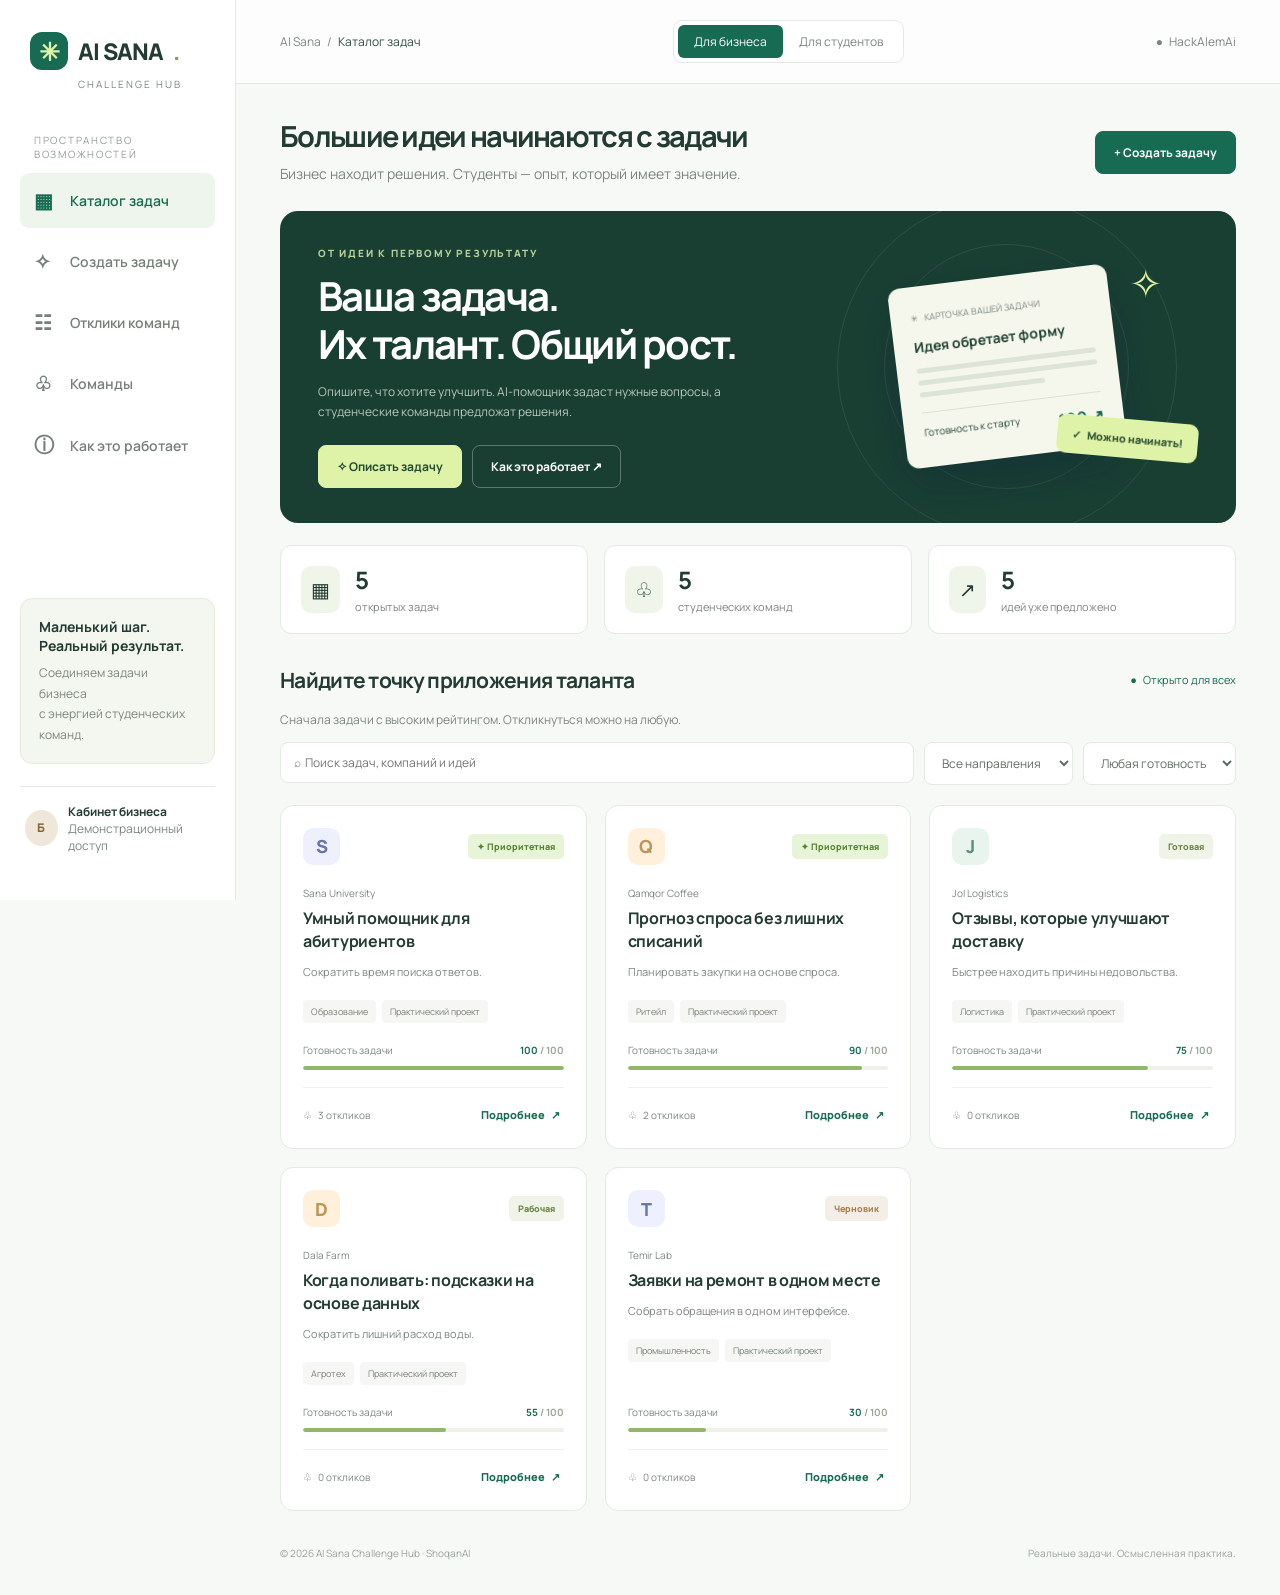
==== index.html @ 8fab5029 "feat: implement AI Sana Challenge Hub MVP Add business task builder with a local AI assistant stub, " ====
<!doctype html>
<html lang="ru"><head><meta charset="utf-8"><meta name="viewport" content="width=device-width, initial-scale=1"><meta name="theme-color" content="#176b52"><meta name="description" content="AI Sana Challenge Hub — реальные задачи бизнеса и студенческие команды. От идеи до первого результата."><title>AI Sana — Challenge Hub</title><link rel="stylesheet" href="styles.css"></head><body><div id="app"></div><div id="toast" role="status" aria-live="polite"></div><script src="domain.js"></script><script src="data.js"></script><script src="app.js"></script></body></html>
---- styles.css ----
@import url('https://fonts.googleapis.com/css2?family=Manrope:wght@400;500;600;700;800&display=swap');
:root{--green:#176b52;--dark:#193d33;--muted:#7b8580;--line:#e4e9e4;--bg:#f7f9f6;--lime:#def3a7}*{box-sizing:border-box}body{margin:0;background:var(--bg);color:#233b32;font:14px Manrope,Segoe UI,sans-serif}button,input,textarea,select{font:inherit}button,a,select{touch-action:manipulation}button{cursor:pointer}button:disabled{opacity:.5;cursor:default}a{color:var(--green)}button:focus-visible,a:focus-visible{outline:3px solid #91b86b;outline-offset:3px}h1,h2,h3,p{margin-top:0}h1{font-size:40px;line-height:1.2;letter-spacing:-1.7px}h2{font-size:24px;letter-spacing:-.7px}h3{font-size:18px;line-height:1.45}p{line-height:1.7}.layout{display:grid;grid-template-columns:236px 1fr;min-height:100vh}.sidebar{padding:32px 20px;background:#fff;border-right:1px solid var(--line);display:flex;flex-direction:column;position:sticky;top:0;height:100vh}.logo{display:flex;align-items:center;gap:10px;font-size:23px;font-weight:800;letter-spacing:-1px;padding:0 10px}.logo-mark{background:var(--green);color:var(--lime);border-radius:12px;width:38px;height:38px;display:grid;place-items:center;font-size:25px}.logo-sub{font-size:10px;letter-spacing:2px;color:var(--muted);margin:7px 0 42px 58px}.nav-label{font-size:10px;letter-spacing:1.7px;color:#929c96;margin:0 14px 12px}.nav{display:grid;gap:6px}.nav button{display:flex;align-items:center;gap:12px;border:0;background:none;text-align:left;padding:14px;border-radius:9px;color:#758078;font-weight:600}.nav button.active{background:#edf5ec;color:var(--green)}.nav-icon{font-size:20px;width:24px}.side-bottom{margin-top:auto}.side-note{padding:18px;background:#f4f7ef;border:1px solid #e7ecd9;border-radius:12px;margin:30px 0 22px}.side-note strong{display:block;margin-bottom:8px}.side-note p{font-size:12px;color:#7c867b;margin:0}.profile{display:flex;align-items:center;gap:10px;padding:14px 5px;border-top:1px solid var(--line)}.avatar{display:grid;place-items:center;width:36px;height:36px;border-radius:50%;background:#eee7da;color:#85673d;font-size:12px;font-weight:800}.small{font-size:12px;color:var(--muted)}.topbar{height:84px;padding:0 44px;display:flex;justify-content:space-between;align-items:center;border-bottom:1px solid var(--line);background:#ffffffa6}.breadcrumb{color:var(--muted);font-size:12px}.breadcrumb span{color:#344d41}.role-switch{display:flex;padding:4px;border:1px solid var(--line);border-radius:9px;background:#fff}.role-switch button{background:transparent;border:0;padding:8px 16px;color:var(--muted);border-radius:6px;font-size:12px}.role-switch button.active{background:var(--green);color:white}.content{max-width:1330px;margin:auto;padding:35px 44px}.eyebrow{font-size:10px;letter-spacing:1.8px;font-weight:800;color:#678d70;margin-bottom:12px}.heading-row{display:flex;justify-content:space-between;align-items:center;gap:20px;margin-bottom:25px}.heading-row h1{font-size:29px;margin-bottom:8px}.heading-row p{color:var(--muted);margin:0}.btn{border:1px solid var(--line);border-radius:8px;padding:12px 18px;background:white;color:#345246;font-weight:700;display:inline-flex;align-items:center;justify-content:center;gap:9px;text-decoration:none;font-size:12px}.btn.primary{background:var(--green);border-color:var(--green);color:#fff}.btn.lime{background:var(--lime);border-color:var(--lime);color:#244931}.btn.ghost{border-color:#ffffff4a;background:transparent;color:#fff}.btn.danger{color:#a55349}.hero{background:#193f32;min-height:265px;border-radius:18px;color:#fff;padding:35px 38px;display:grid;grid-template-columns:1.3fr 1fr;position:relative;overflow:hidden}.hero .eyebrow{color:#b7cf98}.hero h1{max-width:520px;margin-bottom:14px}.hero p{color:#b7c9bd;max-width:420px;font-size:12px;margin-bottom:23px}.hero-art{position:relative;display:flex;align-items:center;justify-content:center}.orbit{position:absolute;width:245px;height:245px;border:1px solid #ffffff16;border-radius:50%}.orbit.two{width:340px;height:340px}.mini-card{transform:rotate(-7deg);background:#f5f7ec;color:#224334;border-radius:12px;padding:20px;width:220px;box-shadow:0 18px 50px #081e3950;z-index:1}.mini-card .small{font-size:9px}.mini-card strong{display:block;margin:12px 0;font-size:14px}.mini-lines span{display:block;height:5px;background:#dce4d6;margin:7px 0;border-radius:5px}.mini-lines span:last-child{width:70%}.mini-score{display:flex;justify-content:space-between;border-top:1px solid #dae1d3;margin-top:15px;padding-top:12px;font-size:10px}.mini-score b{color:var(--green);font-size:16px}.float-tag{position:absolute;right:0;bottom:30px;background:var(--lime);color:#315133;border-radius:9px;padding:12px 15px;font-size:11px;font-weight:800;transform:rotate(5deg);z-index:2}.spark{position:absolute;right:35px;top:9px;font-size:40px;color:var(--lime)}.stats{display:grid;grid-template-columns:repeat(3,1fr);gap:16px;margin:22px 0 32px}.stat{background:#fff;border:1px solid var(--line);border-radius:11px;padding:18px 20px;display:flex;align-items:center;gap:15px}.stat-icon{background:#f0f5e9;padding:10px;border-radius:10px;font-size:20px}.stat strong{font-size:24px;display:block;line-height:1.3}.stat .small{font-size:11px}.section-head{display:flex;justify-content:space-between;align-items:center;margin-bottom:16px}.section-head h2{font-size:21px;margin:0}.live-dot{color:var(--green);font-size:11px}.filters{display:flex;gap:10px;margin-bottom:20px;flex-wrap:wrap}.search{flex:1;min-width:200px}.filters input,.filters select{border:1px solid var(--line);background:#fff;border-radius:8px;padding:11px 13px;color:#5d6e63;font-size:12px;width:100%}.filters select{width:auto;max-width:220px}.cards{display:grid;grid-template-columns:repeat(3,minmax(0,1fr));gap:18px}.task-card{background:#fff;border:1px solid var(--line);border-radius:13px;padding:22px;display:flex;flex-direction:column;transition:transform .2s,box-shadow .2s}.task-card:hover{transform:translateY(-3px);box-shadow:0 10px 25px #203f3009}.card-top{display:flex;align-items:center;justify-content:space-between;gap:8px;margin-bottom:21px}.company-icon{height:37px;width:37px;display:grid;place-items:center;border-radius:10px;font-weight:800;font-size:18px;background:#eef1fd;color:#6874a8}.task-card:nth-child(2n) .company-icon{background:#fff0db;color:#bc9559}.task-card:nth-child(3n) .company-icon{background:#eaf4ee;color:#5b9377}.badge{font-size:9px;font-weight:800;padding:6px 9px;border-radius:5px;background:#f0f4e8;color:#6c8547;white-space:nowrap}.badge.priority{background:#e8f4d8;color:#588333}.badge.draft{background:#f4efe6;color:#a3834b}.company{color:var(--muted);font-size:10px;margin-bottom:7px}.task-card h3{font-size:16px;letter-spacing:-.3px;margin-bottom:10px}.task-card p{font-size:11px;color:var(--muted);margin-bottom:18px}.tags{display:flex;gap:6px;flex-wrap:wrap;margin-bottom:20px}.tag{font-size:9px;background:#f6f7f4;color:#778176;border-radius:4px;padding:5px 8px}.card-bottom{margin-top:auto}.score-line{display:flex;justify-content:space-between;font-size:10px;color:var(--muted)}.score-line strong{color:var(--green)}.bar{height:4px;border-radius:5px;background:#edf1e8;margin:9px 0 17px;overflow:hidden}.bar i{display:block;height:100%;background:#91b76a;border-radius:5px}.card-action{display:flex;justify-content:space-between;align-items:center;border-top:1px solid #eff1eb;padding-top:15px}.card-action span{font-size:10px;color:var(--muted)}.text-btn{border:0;background:none;color:var(--green);padding:4px;font-size:11px;font-weight:800}.footer{display:flex;justify-content:space-between;margin-top:35px;color:#9aa399;font-size:10px}.panel{background:#fff;border:1px solid var(--line);border-radius:14px;padding:26px;margin-bottom:20px}.two-col{display:grid;grid-template-columns:minmax(0,1fr) 315px;gap:24px;align-items:start}.sticky{position:sticky;top:24px}.form-grid{display:grid;grid-template-columns:1fr 1fr;gap:16px}.field{display:block;margin-bottom:17px;font-size:12px;font-weight:700}.field input,.field textarea,.field select{display:block;width:100%;margin-top:8px;border:1px solid #dce4db;border-radius:8px;padding:12px;background:#fcfdfb;color:#244332;outline:none}.field input:focus,.field textarea:focus,.field select:focus{border-color:var(--green);box-shadow:0 0 0 3px #176b5210}.field textarea{min-height:91px;resize:vertical;line-height:1.6}.field small{font-weight:400;color:var(--muted);display:block;margin-top:6px;line-height:1.6}.steps{display:flex;gap:8px;margin-bottom:26px}.step{flex:1;border-top:3px solid #dce4d8;padding-top:10px;font-size:11px;color:var(--muted)}.step.active{border-color:var(--green);color:var(--green);font-weight:800}.assistant-note{border-radius:10px;background:#eff6e9;padding:17px;margin-bottom:22px;color:#55704a;font-size:12px;line-height:1.7}.big-score{font-size:54px;letter-spacing:-3px;line-height:1.3}.big-score small{font-size:18px;color:#99a78e;letter-spacing:0}.rating-row{padding:11px 0;border-bottom:1px solid var(--line);display:flex;justify-content:space-between;font-size:11px;gap:8px}.rating-row b{white-space:nowrap;color:var(--green)}.rating-row.missing b{color:#a7af9f}.check{display:flex;align-items:start;gap:10px;font-size:12px;line-height:1.7;margin:20px 0}.check input{accent-color:var(--green);margin-top:4px}.actions{display:flex;gap:10px;flex-wrap:wrap}.empty{text-align:center;padding:50px 20px;background:#fff;border:1px dashed var(--line);border-radius:12px;grid-column:1/-1}.empty p{color:var(--muted)}.detail-title{font-size:32px!important}.detail-item{margin-bottom:22px}.detail-item h3{font-size:12px;color:#7c8b7f;margin-bottom:6px}.detail-item p{font-size:13px;white-space:pre-wrap;overflow-wrap:anywhere}.proposal{border:1px solid var(--line);border-radius:12px;padding:22px;margin-top:15px}.proposal h3{margin:0}.proposal p{font-size:12px;white-space:pre-wrap}.proposal .section-head{margin-bottom:15px}.notice{padding:12px 16px;border-radius:8px;background:#fff6e4;color:#876d3c;font-size:12px;margin-bottom:20px}.team-grid{display:grid;grid-template-columns:repeat(2,1fr);gap:20px}.team-card{margin:0}.team-card .avatar{width:48px;height:48px;background:#edf4e5;margin-bottom:18px}.team-card h3{margin-bottom:8px}.mono{font:11px Consolas,monospace;white-space:pre-wrap;overflow-wrap:anywhere;background:#f4f6f0;padding:15px;border-radius:8px}details{margin-top:20px;font-size:12px}summary{cursor:pointer;color:var(--green);font-weight:700}#toast{position:fixed;bottom:25px;left:50%;transform:translateX(-50%);background:#1e4538;color:#fff;padding:14px 24px;border-radius:10px;box-shadow:0 8px 30px #0002;z-index:20;display:none;max-width:90%;font-size:12px}#toast.show{display:block}.recommend{border-left:3px solid #8eb364;padding-left:10px;color:#688452;font-size:11px;margin-bottom:16px}.full{grid-column:1/-1}@media(min-width:1500px){.content{padding-top:45px}.hero{min-height:300px}}@media(max-width:1150px){.layout{grid-template-columns:200px 1fr}.content{padding:28px}.topbar{padding:0 28px}.cards{grid-template-columns:repeat(2,1fr)}.two-col{grid-template-columns:1fr 270px}.hero h1{font-size:32px}.hero-art{transform:scale(.85)}}@media(max-width:800px){.layout{display:block}.sidebar{height:auto;position:static;padding:15px}.logo-sub,.nav-label,.side-bottom{display:none}.nav{display:flex;overflow:auto;margin-top:15px}.nav button{white-space:nowrap;padding:10px}.logo{font-size:20px}.topbar{height:65px;padding:0 18px}.content{padding:24px 18px}.two-col{display:block}.sticky{position:static}.hero{grid-template-columns:1fr;padding:26px}.hero-art{display:none}.hero h1{font-size:32px}.stats{gap:8px}.stat{padding:13px 10px;gap:7px}.stat-icon{display:none}.stat strong{font-size:22px}.stat .small{font-size:9px}.heading-row{align-items:start}.heading-row h1{font-size:24px}.heading-row .btn{padding:10px;white-space:nowrap}.cards,.team-grid{grid-template-columns:1fr 1fr}.form-grid{grid-template-columns:1fr}.breadcrumb{display:none}.topbar{justify-content:space-between}.footer{gap:10px}.panel{padding:20px}}@media(max-width:500px){.cards,.team-grid{grid-template-columns:1fr}.nav-icon{display:none}.nav button{font-size:11px}.heading-row{flex-wrap:wrap}.filters select{max-width:100%;flex:1}.role-switch button{padding:7px 12px}.detail-title{font-size:25px!important}}
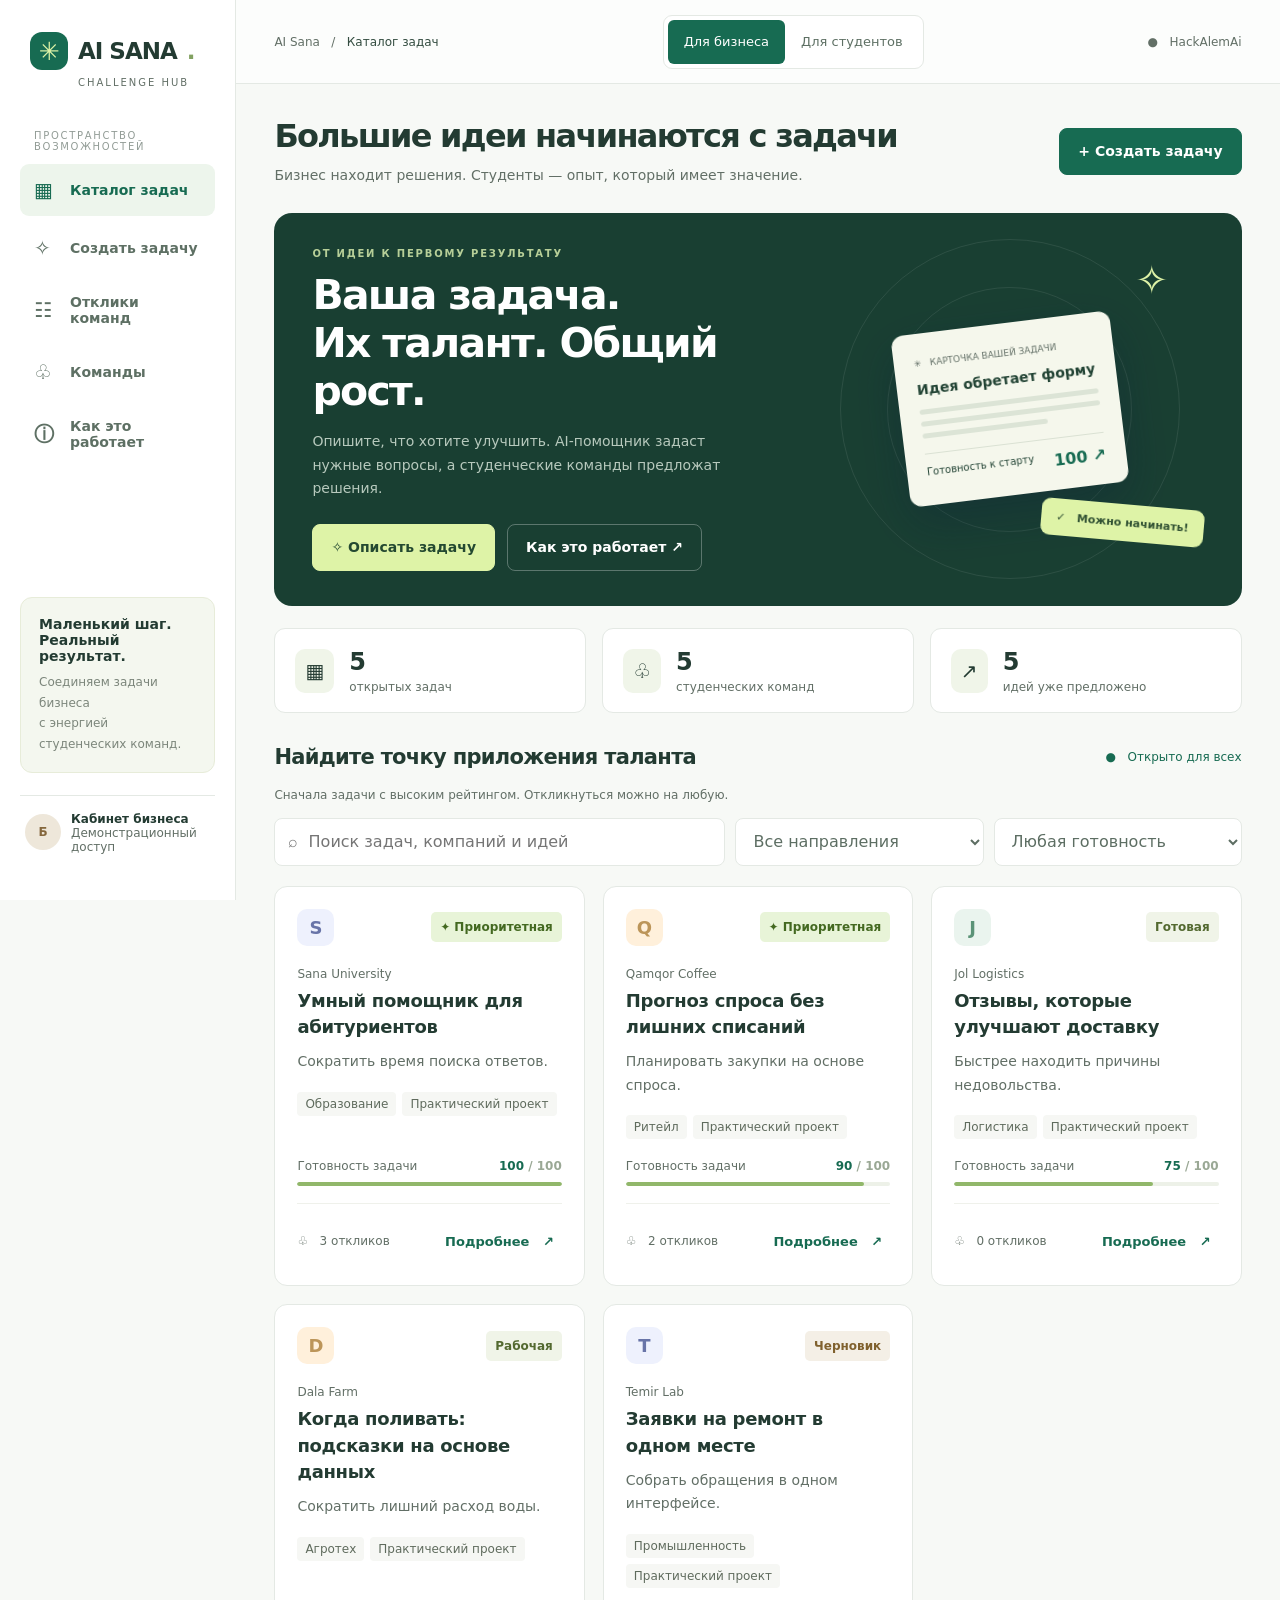
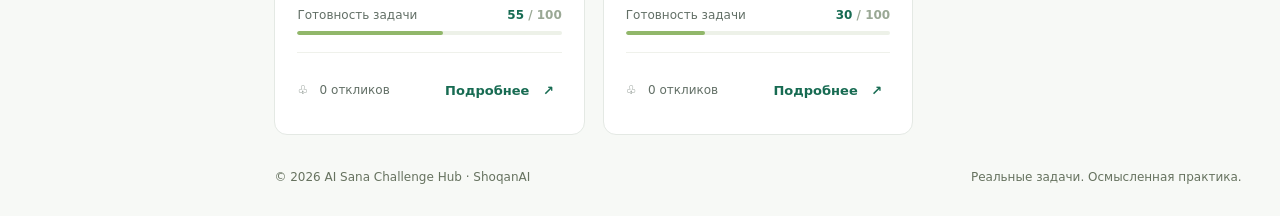
==== commit 8267899b: "feat: improve responsive layouts and mobile accessibility Adapt navigation, cards, filters, and form" ====
--- a/index.html
+++ b/index.html
@@ -1,2 +1,21 @@
 <!doctype html>
-<html lang="ru"><head><meta charset="utf-8"><meta name="viewport" content="width=device-width, initial-scale=1"><meta name="theme-color" content="#176b52"><meta name="description" content="AI Sana Challenge Hub — реальные задачи бизнеса и студенческие команды. От идеи до первого результата."><title>AI Sana — Challenge Hub</title><link rel="stylesheet" href="styles.css"></head><body><div id="app"></div><div id="toast" role="status" aria-live="polite"></div><script src="domain.js"></script><script src="data.js"></script><script src="app.js"></script></body></html>
+<html lang="ru">
+<head>
+  <meta charset="utf-8">
+  <meta name="viewport" content="width=device-width, initial-scale=1, viewport-fit=cover">
+  <meta name="theme-color" content="#176b52">
+  <meta name="description" content="AI Sana Challenge Hub — реальные задачи бизнеса и студенческие команды. От идеи до первого результата.">
+  <title>AI Sana — Challenge Hub</title>
+  <link rel="stylesheet" href="styles.css">
+  <link rel="stylesheet" href="responsive.css">
+  <script src="domain.js" defer></script>
+  <script src="data.js" defer></script>
+  <script src="app.js" defer></script>
+</head>
+<body>
+  <a class="skip-link" href="#main-content">Перейти к содержимому</a>
+  <div id="app"></div>
+  <div id="toast" role="status" aria-live="polite" aria-atomic="true"></div>
+  <noscript>Для работы конструктора и каталога включите JavaScript в настройках браузера.</noscript>
+</body>
+</html>
--- a/styles.css
+++ b/styles.css
@@ -1,2 +1,804 @@
-@import url('https://fonts.googleapis.com/css2?family=Manrope:wght@400;500;600;700;800&display=swap');
-:root{--green:#176b52;--dark:#193d33;--muted:#7b8580;--line:#e4e9e4;--bg:#f7f9f6;--lime:#def3a7}*{box-sizing:border-box}body{margin:0;background:var(--bg);color:#233b32;font:14px Manrope,Segoe UI,sans-serif}button,input,textarea,select{font:inherit}button,a,select{touch-action:manipulation}button{cursor:pointer}button:disabled{opacity:.5;cursor:default}a{color:var(--green)}button:focus-visible,a:focus-visible{outline:3px solid #91b86b;outline-offset:3px}h1,h2,h3,p{margin-top:0}h1{font-size:40px;line-height:1.2;letter-spacing:-1.7px}h2{font-size:24px;letter-spacing:-.7px}h3{font-size:18px;line-height:1.45}p{line-height:1.7}.layout{display:grid;grid-template-columns:236px 1fr;min-height:100vh}.sidebar{padding:32px 20px;background:#fff;border-right:1px solid var(--line);display:flex;flex-direction:column;position:sticky;top:0;height:100vh}.logo{display:flex;align-items:center;gap:10px;font-size:23px;font-weight:800;letter-spacing:-1px;padding:0 10px}.logo-mark{background:var(--green);color:var(--lime);border-radius:12px;width:38px;height:38px;display:grid;place-items:center;font-size:25px}.logo-sub{font-size:10px;letter-spacing:2px;color:var(--muted);margin:7px 0 42px 58px}.nav-label{font-size:10px;letter-spacing:1.7px;color:#929c96;margin:0 14px 12px}.nav{display:grid;gap:6px}.nav button{display:flex;align-items:center;gap:12px;border:0;background:none;text-align:left;padding:14px;border-radius:9px;color:#758078;font-weight:600}.nav button.active{background:#edf5ec;color:var(--green)}.nav-icon{font-size:20px;width:24px}.side-bottom{margin-top:auto}.side-note{padding:18px;background:#f4f7ef;border:1px solid #e7ecd9;border-radius:12px;margin:30px 0 22px}.side-note strong{display:block;margin-bottom:8px}.side-note p{font-size:12px;color:#7c867b;margin:0}.profile{display:flex;align-items:center;gap:10px;padding:14px 5px;border-top:1px solid var(--line)}.avatar{display:grid;place-items:center;width:36px;height:36px;border-radius:50%;background:#eee7da;color:#85673d;font-size:12px;font-weight:800}.small{font-size:12px;color:var(--muted)}.topbar{height:84px;padding:0 44px;display:flex;justify-content:space-between;align-items:center;border-bottom:1px solid var(--line);background:#ffffffa6}.breadcrumb{color:var(--muted);font-size:12px}.breadcrumb span{color:#344d41}.role-switch{display:flex;padding:4px;border:1px solid var(--line);border-radius:9px;background:#fff}.role-switch button{background:transparent;border:0;padding:8px 16px;color:var(--muted);border-radius:6px;font-size:12px}.role-switch button.active{background:var(--green);color:white}.content{max-width:1330px;margin:auto;padding:35px 44px}.eyebrow{font-size:10px;letter-spacing:1.8px;font-weight:800;color:#678d70;margin-bottom:12px}.heading-row{display:flex;justify-content:space-between;align-items:center;gap:20px;margin-bottom:25px}.heading-row h1{font-size:29px;margin-bottom:8px}.heading-row p{color:var(--muted);margin:0}.btn{border:1px solid var(--line);border-radius:8px;padding:12px 18px;background:white;color:#345246;font-weight:700;display:inline-flex;align-items:center;justify-content:center;gap:9px;text-decoration:none;font-size:12px}.btn.primary{background:var(--green);border-color:var(--green);color:#fff}.btn.lime{background:var(--lime);border-color:var(--lime);color:#244931}.btn.ghost{border-color:#ffffff4a;background:transparent;color:#fff}.btn.danger{color:#a55349}.hero{background:#193f32;min-height:265px;border-radius:18px;color:#fff;padding:35px 38px;display:grid;grid-template-columns:1.3fr 1fr;position:relative;overflow:hidden}.hero .eyebrow{color:#b7cf98}.hero h1{max-width:520px;margin-bottom:14px}.hero p{color:#b7c9bd;max-width:420px;font-size:12px;margin-bottom:23px}.hero-art{position:relative;display:flex;align-items:center;justify-content:center}.orbit{position:absolute;width:245px;height:245px;border:1px solid #ffffff16;border-radius:50%}.orbit.two{width:340px;height:340px}.mini-card{transform:rotate(-7deg);background:#f5f7ec;color:#224334;border-radius:12px;padding:20px;width:220px;box-shadow:0 18px 50px #081e3950;z-index:1}.mini-card .small{font-size:9px}.mini-card strong{display:block;margin:12px 0;font-size:14px}.mini-lines span{display:block;height:5px;background:#dce4d6;margin:7px 0;border-radius:5px}.mini-lines span:last-child{width:70%}.mini-score{display:flex;justify-content:space-between;border-top:1px solid #dae1d3;margin-top:15px;padding-top:12px;font-size:10px}.mini-score b{color:var(--green);font-size:16px}.float-tag{position:absolute;right:0;bottom:30px;background:var(--lime);color:#315133;border-radius:9px;padding:12px 15px;font-size:11px;font-weight:800;transform:rotate(5deg);z-index:2}.spark{position:absolute;right:35px;top:9px;font-size:40px;color:var(--lime)}.stats{display:grid;grid-template-columns:repeat(3,1fr);gap:16px;margin:22px 0 32px}.stat{background:#fff;border:1px solid var(--line);border-radius:11px;padding:18px 20px;display:flex;align-items:center;gap:15px}.stat-icon{background:#f0f5e9;padding:10px;border-radius:10px;font-size:20px}.stat strong{font-size:24px;display:block;line-height:1.3}.stat .small{font-size:11px}.section-head{display:flex;justify-content:space-between;align-items:center;margin-bottom:16px}.section-head h2{font-size:21px;margin:0}.live-dot{color:var(--green);font-size:11px}.filters{display:flex;gap:10px;margin-bottom:20px;flex-wrap:wrap}.search{flex:1;min-width:200px}.filters input,.filters select{border:1px solid var(--line);background:#fff;border-radius:8px;padding:11px 13px;color:#5d6e63;font-size:12px;width:100%}.filters select{width:auto;max-width:220px}.cards{display:grid;grid-template-columns:repeat(3,minmax(0,1fr));gap:18px}.task-card{background:#fff;border:1px solid var(--line);border-radius:13px;padding:22px;display:flex;flex-direction:column;transition:transform .2s,box-shadow .2s}.task-card:hover{transform:translateY(-3px);box-shadow:0 10px 25px #203f3009}.card-top{display:flex;align-items:center;justify-content:space-between;gap:8px;margin-bottom:21px}.company-icon{height:37px;width:37px;display:grid;place-items:center;border-radius:10px;font-weight:800;font-size:18px;background:#eef1fd;color:#6874a8}.task-card:nth-child(2n) .company-icon{background:#fff0db;color:#bc9559}.task-card:nth-child(3n) .company-icon{background:#eaf4ee;color:#5b9377}.badge{font-size:9px;font-weight:800;padding:6px 9px;border-radius:5px;background:#f0f4e8;color:#6c8547;white-space:nowrap}.badge.priority{background:#e8f4d8;color:#588333}.badge.draft{background:#f4efe6;color:#a3834b}.company{color:var(--muted);font-size:10px;margin-bottom:7px}.task-card h3{font-size:16px;letter-spacing:-.3px;margin-bottom:10px}.task-card p{font-size:11px;color:var(--muted);margin-bottom:18px}.tags{display:flex;gap:6px;flex-wrap:wrap;margin-bottom:20px}.tag{font-size:9px;background:#f6f7f4;color:#778176;border-radius:4px;padding:5px 8px}.card-bottom{margin-top:auto}.score-line{display:flex;justify-content:space-between;font-size:10px;color:var(--muted)}.score-line strong{color:var(--green)}.bar{height:4px;border-radius:5px;background:#edf1e8;margin:9px 0 17px;overflow:hidden}.bar i{display:block;height:100%;background:#91b76a;border-radius:5px}.card-action{display:flex;justify-content:space-between;align-items:center;border-top:1px solid #eff1eb;padding-top:15px}.card-action span{font-size:10px;color:var(--muted)}.text-btn{border:0;background:none;color:var(--green);padding:4px;font-size:11px;font-weight:800}.footer{display:flex;justify-content:space-between;margin-top:35px;color:#9aa399;font-size:10px}.panel{background:#fff;border:1px solid var(--line);border-radius:14px;padding:26px;margin-bottom:20px}.two-col{display:grid;grid-template-columns:minmax(0,1fr) 315px;gap:24px;align-items:start}.sticky{position:sticky;top:24px}.form-grid{display:grid;grid-template-columns:1fr 1fr;gap:16px}.field{display:block;margin-bottom:17px;font-size:12px;font-weight:700}.field input,.field textarea,.field select{display:block;width:100%;margin-top:8px;border:1px solid #dce4db;border-radius:8px;padding:12px;background:#fcfdfb;color:#244332;outline:none}.field input:focus,.field textarea:focus,.field select:focus{border-color:var(--green);box-shadow:0 0 0 3px #176b5210}.field textarea{min-height:91px;resize:vertical;line-height:1.6}.field small{font-weight:400;color:var(--muted);display:block;margin-top:6px;line-height:1.6}.steps{display:flex;gap:8px;margin-bottom:26px}.step{flex:1;border-top:3px solid #dce4d8;padding-top:10px;font-size:11px;color:var(--muted)}.step.active{border-color:var(--green);color:var(--green);font-weight:800}.assistant-note{border-radius:10px;background:#eff6e9;padding:17px;margin-bottom:22px;color:#55704a;font-size:12px;line-height:1.7}.big-score{font-size:54px;letter-spacing:-3px;line-height:1.3}.big-score small{font-size:18px;color:#99a78e;letter-spacing:0}.rating-row{padding:11px 0;border-bottom:1px solid var(--line);display:flex;justify-content:space-between;font-size:11px;gap:8px}.rating-row b{white-space:nowrap;color:var(--green)}.rating-row.missing b{color:#a7af9f}.check{display:flex;align-items:start;gap:10px;font-size:12px;line-height:1.7;margin:20px 0}.check input{accent-color:var(--green);margin-top:4px}.actions{display:flex;gap:10px;flex-wrap:wrap}.empty{text-align:center;padding:50px 20px;background:#fff;border:1px dashed var(--line);border-radius:12px;grid-column:1/-1}.empty p{color:var(--muted)}.detail-title{font-size:32px!important}.detail-item{margin-bottom:22px}.detail-item h3{font-size:12px;color:#7c8b7f;margin-bottom:6px}.detail-item p{font-size:13px;white-space:pre-wrap;overflow-wrap:anywhere}.proposal{border:1px solid var(--line);border-radius:12px;padding:22px;margin-top:15px}.proposal h3{margin:0}.proposal p{font-size:12px;white-space:pre-wrap}.proposal .section-head{margin-bottom:15px}.notice{padding:12px 16px;border-radius:8px;background:#fff6e4;color:#876d3c;font-size:12px;margin-bottom:20px}.team-grid{display:grid;grid-template-columns:repeat(2,1fr);gap:20px}.team-card{margin:0}.team-card .avatar{width:48px;height:48px;background:#edf4e5;margin-bottom:18px}.team-card h3{margin-bottom:8px}.mono{font:11px Consolas,monospace;white-space:pre-wrap;overflow-wrap:anywhere;background:#f4f6f0;padding:15px;border-radius:8px}details{margin-top:20px;font-size:12px}summary{cursor:pointer;color:var(--green);font-weight:700}#toast{position:fixed;bottom:25px;left:50%;transform:translateX(-50%);background:#1e4538;color:#fff;padding:14px 24px;border-radius:10px;box-shadow:0 8px 30px #0002;z-index:20;display:none;max-width:90%;font-size:12px}#toast.show{display:block}.recommend{border-left:3px solid #8eb364;padding-left:10px;color:#688452;font-size:11px;margin-bottom:16px}.full{grid-column:1/-1}@media(min-width:1500px){.content{padding-top:45px}.hero{min-height:300px}}@media(max-width:1150px){.layout{grid-template-columns:200px 1fr}.content{padding:28px}.topbar{padding:0 28px}.cards{grid-template-columns:repeat(2,1fr)}.two-col{grid-template-columns:1fr 270px}.hero h1{font-size:32px}.hero-art{transform:scale(.85)}}@media(max-width:800px){.layout{display:block}.sidebar{height:auto;position:static;padding:15px}.logo-sub,.nav-label,.side-bottom{display:none}.nav{display:flex;overflow:auto;margin-top:15px}.nav button{white-space:nowrap;padding:10px}.logo{font-size:20px}.topbar{height:65px;padding:0 18px}.content{padding:24px 18px}.two-col{display:block}.sticky{position:static}.hero{grid-template-columns:1fr;padding:26px}.hero-art{display:none}.hero h1{font-size:32px}.stats{gap:8px}.stat{padding:13px 10px;gap:7px}.stat-icon{display:none}.stat strong{font-size:22px}.stat .small{font-size:9px}.heading-row{align-items:start}.heading-row h1{font-size:24px}.heading-row .btn{padding:10px;white-space:nowrap}.cards,.team-grid{grid-template-columns:1fr 1fr}.form-grid{grid-template-columns:1fr}.breadcrumb{display:none}.topbar{justify-content:space-between}.footer{gap:10px}.panel{padding:20px}}@media(max-width:500px){.cards,.team-grid{grid-template-columns:1fr}.nav-icon{display:none}.nav button{font-size:11px}.heading-row{flex-wrap:wrap}.filters select{max-width:100%;flex:1}.role-switch button{padding:7px 12px}.detail-title{font-size:25px!important}}
+:root {
+  --green:#176b52;
+  --dark:#193d33;
+  --muted:#7b8580;
+  --line:#e4e9e4;
+  --bg:#f7f9f6;
+  --lime:#def3a7
+}
+* {
+  box-sizing:border-box
+}
+body {
+  margin:0;
+  background:var(--bg);
+  color:#233b32;
+  font:14px "Segoe UI",system-ui,-apple-system,BlinkMacSystemFont,Arial,sans-serif
+}
+button,input,textarea,select {
+  font:inherit
+}
+button,a,select {
+  touch-action:manipulation
+}
+button {
+  cursor:pointer
+}
+button:disabled {
+  opacity:.5;
+  cursor:default
+}
+a {
+  color:var(--green)
+}
+button:focus-visible,a:focus-visible {
+  outline:3px solid #91b86b;
+  outline-offset:3px
+}
+h1,h2,h3,p {
+  margin-top:0
+}
+h1 {
+  font-size:40px;
+  line-height:1.2;
+  letter-spacing:-1.7px
+}
+h2 {
+  font-size:24px;
+  letter-spacing:-.7px
+}
+h3 {
+  font-size:18px;
+  line-height:1.45
+}
+p {
+  line-height:1.7
+}
+.layout {
+  display:grid;
+  grid-template-columns:236px 1fr;
+  min-height:100vh
+}
+.sidebar {
+  padding:32px 20px;
+  background:#fff;
+  border-right:1px solid var(--line);
+  display:flex;
+  flex-direction:column;
+  position:sticky;
+  top:0;
+  height:100vh
+}
+.logo {
+  display:flex;
+  align-items:center;
+  gap:10px;
+  font-size:23px;
+  font-weight:800;
+  letter-spacing:-1px;
+  padding:0 10px
+}
+.logo-mark {
+  background:var(--green);
+  color:var(--lime);
+  border-radius:12px;
+  width:38px;
+  height:38px;
+  display:grid;
+  place-items:center;
+  font-size:25px
+}
+.logo-sub {
+  font-size:10px;
+  letter-spacing:2px;
+  color:var(--muted);
+  margin:7px 0 42px 58px
+}
+.nav-label {
+  font-size:10px;
+  letter-spacing:1.7px;
+  color:#929c96;
+  margin:0 14px 12px
+}
+.nav {
+  display:grid;
+  gap:6px
+}
+.nav button {
+  display:flex;
+  align-items:center;
+  gap:12px;
+  border:0;
+  background:none;
+  text-align:left;
+  padding:14px;
+  border-radius:9px;
+  color:#758078;
+  font-weight:600
+}
+.nav button.active {
+  background:#edf5ec;
+  color:var(--green)
+}
+.nav-icon {
+  font-size:20px;
+  width:24px
+}
+.side-bottom {
+  margin-top:auto
+}
+.side-note {
+  padding:18px;
+  background:#f4f7ef;
+  border:1px solid #e7ecd9;
+  border-radius:12px;
+  margin:30px 0 22px
+}
+.side-note strong {
+  display:block;
+  margin-bottom:8px
+}
+.side-note p {
+  font-size:12px;
+  color:#7c867b;
+  margin:0
+}
+.profile {
+  display:flex;
+  align-items:center;
+  gap:10px;
+  padding:14px 5px;
+  border-top:1px solid var(--line)
+}
+.avatar {
+  display:grid;
+  place-items:center;
+  width:36px;
+  height:36px;
+  border-radius:50%;
+  background:#eee7da;
+  color:#85673d;
+  font-size:12px;
+  font-weight:800
+}
+.small {
+  font-size:12px;
+  color:var(--muted)
+}
+.topbar {
+  height:84px;
+  padding:0 44px;
+  display:flex;
+  justify-content:space-between;
+  align-items:center;
+  border-bottom:1px solid var(--line);
+  background:#ffffffa6
+}
+.breadcrumb {
+  color:var(--muted);
+  font-size:12px
+}
+.breadcrumb span {
+  color:#344d41
+}
+.role-switch {
+  display:flex;
+  padding:4px;
+  border:1px solid var(--line);
+  border-radius:9px;
+  background:#fff
+}
+.role-switch button {
+  background:transparent;
+  border:0;
+  padding:8px 16px;
+  color:var(--muted);
+  border-radius:6px;
+  font-size:12px
+}
+.role-switch button.active {
+  background:var(--green);
+  color:white
+}
+.content {
+  max-width:1330px;
+  margin:auto;
+  padding:35px 44px
+}
+.eyebrow {
+  font-size:10px;
+  letter-spacing:1.8px;
+  font-weight:800;
+  color:#678d70;
+  margin-bottom:12px
+}
+.heading-row {
+  display:flex;
+  justify-content:space-between;
+  align-items:center;
+  gap:20px;
+  margin-bottom:25px
+}
+.heading-row h1 {
+  font-size:29px;
+  margin-bottom:8px
+}
+.heading-row p {
+  color:var(--muted);
+  margin:0
+}
+.btn {
+  border:1px solid var(--line);
+  border-radius:8px;
+  padding:12px 18px;
+  background:white;
+  color:#345246;
+  font-weight:700;
+  display:inline-flex;
+  align-items:center;
+  justify-content:center;
+  gap:9px;
+  text-decoration:none;
+  font-size:12px
+}
+.btn.primary {
+  background:var(--green);
+  border-color:var(--green);
+  color:#fff
+}
+.btn.lime {
+  background:var(--lime);
+  border-color:var(--lime);
+  color:#244931
+}
+.btn.ghost {
+  border-color:#ffffff4a;
+  background:transparent;
+  color:#fff
+}
+.btn.danger {
+  color:#a55349
+}
+.hero {
+  background:#193f32;
+  min-height:265px;
+  border-radius:18px;
+  color:#fff;
+  padding:35px 38px;
+  display:grid;
+  grid-template-columns:1.3fr 1fr;
+  position:relative;
+  overflow:hidden
+}
+.hero .eyebrow {
+  color:#b7cf98
+}
+.hero h1 {
+  max-width:520px;
+  margin-bottom:14px
+}
+.hero p {
+  color:#b7c9bd;
+  max-width:420px;
+  font-size:12px;
+  margin-bottom:23px
+}
+.hero-art {
+  position:relative;
+  display:flex;
+  align-items:center;
+  justify-content:center
+}
+.orbit {
+  position:absolute;
+  width:245px;
+  height:245px;
+  border:1px solid #ffffff16;
+  border-radius:50%
+}
+.orbit.two {
+  width:340px;
+  height:340px
+}
+.mini-card {
+  transform:rotate(-7deg);
+  background:#f5f7ec;
+  color:#224334;
+  border-radius:12px;
+  padding:20px;
+  width:220px;
+  box-shadow:0 18px 50px #081e3950;
+  z-index:1
+}
+.mini-card .small {
+  font-size:9px
+}
+.mini-card strong {
+  display:block;
+  margin:12px 0;
+  font-size:14px
+}
+.mini-lines span {
+  display:block;
+  height:5px;
+  background:#dce4d6;
+  margin:7px 0;
+  border-radius:5px
+}
+.mini-lines span:last-child {
+  width:70%
+}
+.mini-score {
+  display:flex;
+  justify-content:space-between;
+  border-top:1px solid #dae1d3;
+  margin-top:15px;
+  padding-top:12px;
+  font-size:10px
+}
+.mini-score b {
+  color:var(--green);
+  font-size:16px
+}
+.float-tag {
+  position:absolute;
+  right:0;
+  bottom:30px;
+  background:var(--lime);
+  color:#315133;
+  border-radius:9px;
+  padding:12px 15px;
+  font-size:11px;
+  font-weight:800;
+  transform:rotate(5deg);
+  z-index:2
+}
+.spark {
+  position:absolute;
+  right:35px;
+  top:9px;
+  font-size:40px;
+  color:var(--lime)
+}
+.stats {
+  display:grid;
+  grid-template-columns:repeat(3,1fr);
+  gap:16px;
+  margin:22px 0 32px
+}
+.stat {
+  background:#fff;
+  border:1px solid var(--line);
+  border-radius:11px;
+  padding:18px 20px;
+  display:flex;
+  align-items:center;
+  gap:15px
+}
+.stat-icon {
+  background:#f0f5e9;
+  padding:10px;
+  border-radius:10px;
+  font-size:20px
+}
+.stat strong {
+  font-size:24px;
+  display:block;
+  line-height:1.3
+}
+.stat .small {
+  font-size:11px
+}
+.section-head {
+  display:flex;
+  justify-content:space-between;
+  align-items:center;
+  margin-bottom:16px
+}
+.section-head h2 {
+  font-size:21px;
+  margin:0
+}
+.live-dot {
+  color:var(--green);
+  font-size:11px
+}
+.filters {
+  display:flex;
+  gap:10px;
+  margin-bottom:20px;
+  flex-wrap:wrap
+}
+.search {
+  flex:1;
+  min-width:200px
+}
+.filters input,.filters select {
+  border:1px solid var(--line);
+  background:#fff;
+  border-radius:8px;
+  padding:11px 13px;
+  color:#5d6e63;
+  font-size:12px;
+  width:100%
+}
+.filters select {
+  width:auto;
+  max-width:220px
+}
+.cards {
+  display:grid;
+  grid-template-columns:repeat(3,minmax(0,1fr));
+  gap:18px
+}
+.task-card {
+  background:#fff;
+  border:1px solid var(--line);
+  border-radius:13px;
+  padding:22px;
+  display:flex;
+  flex-direction:column;
+  transition:transform .2s,box-shadow .2s
+}
+.task-card:hover {
+  transform:translateY(-3px);
+  box-shadow:0 10px 25px #203f3009
+}
+.card-top {
+  display:flex;
+  align-items:center;
+  justify-content:space-between;
+  gap:8px;
+  margin-bottom:21px
+}
+.company-icon {
+  height:37px;
+  width:37px;
+  display:grid;
+  place-items:center;
+  border-radius:10px;
+  font-weight:800;
+  font-size:18px;
+  background:#eef1fd;
+  color:#6874a8
+}
+.task-card:nth-child(2n) .company-icon {
+  background:#fff0db;
+  color:#bc9559
+}
+.task-card:nth-child(3n) .company-icon {
+  background:#eaf4ee;
+  color:#5b9377
+}
+.badge {
+  font-size:9px;
+  font-weight:800;
+  padding:6px 9px;
+  border-radius:5px;
+  background:#f0f4e8;
+  color:#6c8547;
+  white-space:nowrap
+}
+.badge.priority {
+  background:#e8f4d8;
+  color:#588333
+}
+.badge.draft {
+  background:#f4efe6;
+  color:#a3834b
+}
+.company {
+  color:var(--muted);
+  font-size:10px;
+  margin-bottom:7px
+}
+.task-card h3 {
+  font-size:16px;
+  letter-spacing:-.3px;
+  margin-bottom:10px
+}
+.task-card p {
+  font-size:11px;
+  color:var(--muted);
+  margin-bottom:18px
+}
+.tags {
+  display:flex;
+  gap:6px;
+  flex-wrap:wrap;
+  margin-bottom:20px
+}
+.tag {
+  font-size:9px;
+  background:#f6f7f4;
+  color:#778176;
+  border-radius:4px;
+  padding:5px 8px
+}
+.card-bottom {
+  margin-top:auto
+}
+.score-line {
+  display:flex;
+  justify-content:space-between;
+  font-size:10px;
+  color:var(--muted)
+}
+.score-line strong {
+  color:var(--green)
+}
+.bar {
+  height:4px;
+  border-radius:5px;
+  background:#edf1e8;
+  margin:9px 0 17px;
+  overflow:hidden
+}
+.bar i {
+  display:block;
+  height:100%;
+  background:#91b76a;
+  border-radius:5px
+}
+.card-action {
+  display:flex;
+  justify-content:space-between;
+  align-items:center;
+  border-top:1px solid #eff1eb;
+  padding-top:15px
+}
+.card-action span {
+  font-size:10px;
+  color:var(--muted)
+}
+.text-btn {
+  border:0;
+  background:none;
+  color:var(--green);
+  padding:4px;
+  font-size:11px;
+  font-weight:800
+}
+.footer {
+  display:flex;
+  justify-content:space-between;
+  margin-top:35px;
+  color:#9aa399;
+  font-size:10px
+}
+.panel {
+  background:#fff;
+  border:1px solid var(--line);
+  border-radius:14px;
+  padding:26px;
+  margin-bottom:20px
+}
+.two-col {
+  display:grid;
+  grid-template-columns:minmax(0,1fr) 315px;
+  gap:24px;
+  align-items:start
+}
+.sticky {
+  position:sticky;
+  top:24px
+}
+.form-grid {
+  display:grid;
+  grid-template-columns:1fr 1fr;
+  gap:16px
+}
+.field {
+  display:block;
+  margin-bottom:17px;
+  font-size:12px;
+  font-weight:700
+}
+.field input,.field textarea,.field select {
+  display:block;
+  width:100%;
+  margin-top:8px;
+  border:1px solid #dce4db;
+  border-radius:8px;
+  padding:12px;
+  background:#fcfdfb;
+  color:#244332;
+  outline:none
+}
+.field input:focus,.field textarea:focus,.field select:focus {
+  border-color:var(--green);
+  box-shadow:0 0 0 3px #176b5210
+}
+.field textarea {
+  min-height:91px;
+  resize:vertical;
+  line-height:1.6
+}
+.field small {
+  font-weight:400;
+  color:var(--muted);
+  display:block;
+  margin-top:6px;
+  line-height:1.6
+}
+.steps {
+  display:flex;
+  gap:8px;
+  margin-bottom:26px
+}
+.step {
+  flex:1;
+  border-top:3px solid #dce4d8;
+  padding-top:10px;
+  font-size:11px;
+  color:var(--muted)
+}
+.step.active {
+  border-color:var(--green);
+  color:var(--green);
+  font-weight:800
+}
+.assistant-note {
+  border-radius:10px;
+  background:#eff6e9;
+  padding:17px;
+  margin-bottom:22px;
+  color:#55704a;
+  font-size:12px;
+  line-height:1.7
+}
+.big-score {
+  font-size:54px;
+  letter-spacing:-3px;
+  line-height:1.3
+}
+.big-score small {
+  font-size:18px;
+  color:#99a78e;
+  letter-spacing:0
+}
+.rating-row {
+  padding:11px 0;
+  border-bottom:1px solid var(--line);
+  display:flex;
+  justify-content:space-between;
+  font-size:11px;
+  gap:8px
+}
+.rating-row b {
+  white-space:nowrap;
+  color:var(--green)
+}
+.rating-row.missing b {
+  color:#a7af9f
+}
+.check {
+  display:flex;
+  align-items:start;
+  gap:10px;
+  font-size:12px;
+  line-height:1.7;
+  margin:20px 0
+}
+.check input {
+  accent-color:var(--green);
+  margin-top:4px
+}
+.actions {
+  display:flex;
+  gap:10px;
+  flex-wrap:wrap
+}
+.empty {
+  text-align:center;
+  padding:50px 20px;
+  background:#fff;
+  border:1px dashed var(--line);
+  border-radius:12px;
+  grid-column:1/-1
+}
+.empty p {
+  color:var(--muted)
+}
+.detail-title {
+  font-size:32px!important
+}
+.detail-item {
+  margin-bottom:22px
+}
+.detail-item h3 {
+  font-size:12px;
+  color:#7c8b7f;
+  margin-bottom:6px
+}
+.detail-item p {
+  font-size:13px;
+  white-space:pre-wrap;
+  overflow-wrap:anywhere
+}
+.proposal {
+  border:1px solid var(--line);
+  border-radius:12px;
+  padding:22px;
+  margin-top:15px
+}
+.proposal h3 {
+  margin:0
+}
+.proposal p {
+  font-size:12px;
+  white-space:pre-wrap
+}
+.proposal .section-head {
+  margin-bottom:15px
+}
+.notice {
+  padding:12px 16px;
+  border-radius:8px;
+  background:#fff6e4;
+  color:#876d3c;
+  font-size:12px;
+  margin-bottom:20px
+}
+.team-grid {
+  display:grid;
+  grid-template-columns:repeat(2,1fr);
+  gap:20px
+}
+.team-card {
+  margin:0
+}
+.team-card .avatar {
+  width:48px;
+  height:48px;
+  background:#edf4e5;
+  margin-bottom:18px
+}
+.team-card h3 {
+  margin-bottom:8px
+}
+.mono {
+  font:11px Consolas,monospace;
+  white-space:pre-wrap;
+  overflow-wrap:anywhere;
+  background:#f4f6f0;
+  padding:15px;
+  border-radius:8px
+}
+details {
+  margin-top:20px;
+  font-size:12px
+}
+summary {
+  cursor:pointer;
+  color:var(--green);
+  font-weight:700
+}
+#toast {
+  position:fixed;
+  bottom:25px;
+  left:50%;
+  transform:translateX(-50%);
+  background:#1e4538;
+  color:#fff;
+  padding:14px 24px;
+  border-radius:10px;
+  box-shadow:0 8px 30px #0002;
+  z-index:20;
+  display:none;
+  max-width:90%;
+  font-size:12px
+}
+#toast.show {
+  display:block
+}
+.recommend {
+  border-left:3px solid #8eb364;
+  padding-left:10px;
+  color:#688452;
+  font-size:11px;
+  margin-bottom:16px
+}
+.full {
+  grid-column:1/-1
+}
--- a/responsive.css
+++ b/responsive.css
@@ -0,0 +1,179 @@
+/* Layout enhancements. Keep controls usable at 320px and at browser zoom. */
+:root {
+  --muted: #626f66;
+  --page-gutter: clamp(16px, 3vw, 44px);
+}
+html { -webkit-text-size-adjust: 100%; scroll-padding-top: 24px; }
+body { overflow-wrap: anywhere; }
+button, input, select, textarea { max-width: 100%; }
+button { -webkit-tap-highlight-color: transparent; }
+input, textarea, select { font-size: 16px; }
+:focus-visible { outline: 3px solid #73954d; outline-offset: 4px; }
+main:focus { outline: none; }
+.skip-link {
+  position: fixed; left: 16px; top: 12px; z-index: 100;
+  padding: 14px 20px; background: white; border: 2px solid var(--green);
+  border-radius: 8px; transform: translateY(-180%);
+}
+.skip-link:focus { transform: translateY(0); }
+.layout { grid-template-columns: 236px minmax(0, 1fr); min-height: 100dvh; }
+.layout > *, .two-col > *, .form-grid > *, .cards > *, .team-grid > *,
+.hero > *, .heading-row > *, .stat > *, .section-head > * { min-width: 0; }
+.sidebar { height: 100dvh; overflow-y: auto; overscroll-behavior: contain; }
+.sidebar-header { display: flex; align-items: center; justify-content: space-between; gap: 12px; }
+.menu-toggle { display: none; }
+.nav-icon, .avatar, .company-icon, .logo-mark { flex-shrink: 0; }
+.nav button { min-height: 48px; color: #5e7064; }
+.nav button.active { color: var(--green); }
+.topbar { min-height: 84px; height: auto; padding: 14px var(--page-gutter); gap: 16px; flex-wrap: wrap; }
+.role-switch { flex-shrink: 0; }
+.role-switch button { min-height: 44px; color: #5e7064; font-size: 13px; }
+.role-switch button.active { color: white; }
+.content { width: 100%; padding: 32px var(--page-gutter); }
+.heading-row { flex-wrap: wrap; }
+.heading-row > div { flex: 1 1 300px; }
+.heading-row h1 { font-size: clamp(25px, 2.5vw, 34px); line-height: 1.25; }
+.heading-row p { max-width: 70ch; }
+.heading-row > .btn { flex-shrink: 0; }
+.btn, .text-btn, summary { min-height: 44px; }
+.btn { font-size: 14px; line-height: 1.5; white-space: normal; text-align: center; }
+.text-btn { font-size: 13px; padding: 10px 8px; line-height: 1.5; text-align: left; }
+.btn, .nav button, .role-switch button { transition: background-color .15s, box-shadow .15s; }
+.hero { grid-template-columns: minmax(0, 1.3fr) minmax(0, 1fr); }
+.hero h1 { font-size: clamp(30px, 3.2vw, 44px); line-height: 1.18; }
+.hero p { font-size: 14px; }
+.cards { grid-template-columns: repeat(auto-fit, minmax(min(100%, 265px), 1fr)); }
+.task-card h3 { font-size: 18px; }
+.task-card p { font-size: 14px; display: -webkit-box; -webkit-line-clamp: 3; -webkit-box-orient: vertical; overflow: hidden; }
+.company, .tag, .badge, .card-action span, .score-line, .stat .small { font-size: 12px; }
+.tag { color: #5f6b5d; }
+.badge { color: #536930; white-space: normal; line-height: 1.5; }
+.badge.priority { color: #446921; }
+.badge.draft { color: #80612e; }
+.card-action, .card-top, .section-head, .score-line { gap: 12px; flex-wrap: wrap; }
+.live-dot { font-size: 12px; }
+.filters { display: grid; grid-template-columns: minmax(180px, 1fr) minmax(150px, .55fr) minmax(150px, .55fr); }
+.search { min-width: 0; }
+.filters select, .filters input { max-width: 100%; width: 100%; min-width: 0; font-size: 16px; min-height: 48px; }
+.two-col { grid-template-columns: minmax(0, 1fr) minmax(260px, 315px); }
+.field { font-size: 14px; }
+.field input, .field textarea, .field select { min-width: 0; font-size: 16px; min-height: 48px; }
+.field textarea { min-height: 112px; }
+.field small, .assistant-note, .notice, .check, .detail-item p, .proposal p { font-size: 14px; }
+.check { min-height: 44px; cursor: pointer; }
+.check input { width: 22px; height: 22px; flex-shrink: 0; }
+.rating-row { font-size: 13px; line-height: 1.5; }
+.rating-row.missing b { color: #6c7662; }
+.detail-item h3 { font-size: 13px; }
+.detail-title { font-size: clamp(25px, 3vw, 36px) !important; }
+.steps { gap: 12px; }
+.step { min-width: 0; font-size: 13px; line-height: 1.5; }
+.proposal .actions, .actions { gap: 12px; }
+.proposal a { display: inline-block; padding-block: 8px; }
+summary { padding-block: 12px; line-height: 1.5; }
+.mono { font-size: 12px; line-height: 1.6; }
+.footer { flex-wrap: wrap; gap: 12px; font-size: 12px; color: #66725f; }
+.mobile-readiness { display: none; }
+#toast { width: max-content; max-width: min(560px, calc(100% - 32px)); bottom: calc(20px + env(safe-area-inset-bottom, 0px)); font-size: 14px; line-height: 1.5; }
+
+@media (min-width: 1600px) {
+  .content { max-width: 1440px; padding-top: 44px; }
+  .hero { min-height: 320px; }
+}
+
+@media (max-width: 1200px) {
+  .layout { grid-template-columns: 206px minmax(0, 1fr); }
+  .sidebar { padding: 28px 14px; }
+  .logo { font-size: 21px; gap: 7px; }
+  .two-col { grid-template-columns: minmax(0, 1fr) 260px; gap: 18px; }
+  .form-grid { grid-template-columns: minmax(0, 1fr); gap: 0; }
+  .hero { padding: 28px; }
+  .hero-art { transform: scale(.85); }
+  .filters { grid-template-columns: repeat(2, minmax(0, 1fr)); }
+  .search { grid-column: 1 / -1; }
+  .stat { padding: 16px 12px; gap: 10px; }
+  .stat-icon { display: none; }
+}
+
+/* Collapse the sidebar before the content becomes squeezed on tablets. */
+@media (max-width: 1000px) {
+  .layout { display: block; }
+  .sidebar {
+    position: static; height: auto; overflow: visible; border-right: 0;
+    border-bottom: 1px solid var(--line);
+    padding: 16px max(var(--page-gutter), env(safe-area-inset-right, 0px)) 16px max(var(--page-gutter), env(safe-area-inset-left, 0px));
+  }
+  .logo { padding: 0; }
+  .logo-sub, .nav-label, .side-bottom { display: none; }
+  .menu-toggle { display: inline-flex; min-width: 90px; }
+  .nav { display: none; }
+  .sidebar.menu-open .nav { display: grid; grid-template-columns: repeat(2, minmax(0, 1fr)); gap: 8px; margin-top: 16px; }
+  .nav button { white-space: normal; font-size: 14px; padding: 12px; }
+  .nav-icon { display: inline-block; }
+  .topbar { min-height: 72px; }
+  .breadcrumb { display: none; }
+  .content { padding-left: max(var(--page-gutter), env(safe-area-inset-left, 0px)); padding-right: max(var(--page-gutter), env(safe-area-inset-right, 0px)); padding-bottom: max(32px, env(safe-area-inset-bottom, 0px)); }
+  .hero-art { transform: none; }
+}
+
+@media (max-width: 760px) {
+  .two-col { display: block; }
+  .sticky { position: static; }
+  .hero { grid-template-columns: minmax(0, 1fr); }
+  .hero-art { display: none; }
+  .hero h1 { max-width: 560px; }
+  .hero p { max-width: 60ch; }
+  .mobile-readiness { display: flex; align-items: center; justify-content: space-between; gap: 12px; flex-wrap: wrap; padding: 14px 16px; margin-bottom: 18px; background: #eaf3df; border: 1px solid #dce8ce; border-radius: 10px; font-size: 13px; }
+  .mobile-readiness strong { color: var(--green); white-space: nowrap; }
+  .team-grid { grid-template-columns: repeat(auto-fit, minmax(min(100%, 260px), 1fr)); }
+  .panel { padding: 22px; }
+  .section-head { align-items: flex-start; }
+  .stats { gap: 10px; }
+  .stat { align-items: flex-start; }
+  .stat .small { line-height: 1.5; display: block; margin-top: 4px; }
+}
+
+@media (max-width: 480px) {
+  .topbar { gap: 8px; padding-block: 10px; }
+  .topbar > .small { font-size: 10px; }
+  .role-switch { padding: 3px; }
+  .role-switch button { padding: 8px 10px; font-size: 12px; }
+  .sidebar.menu-open .nav { grid-template-columns: minmax(0, 1fr); }
+  .heading-row { gap: 16px; }
+  .heading-row > .btn { width: 100%; }
+  .hero { padding: 24px 20px; border-radius: 14px; }
+  .hero h1 { font-size: 30px; letter-spacing: -1px; }
+  .hero .eyebrow { font-size: 10px; letter-spacing: 1.1px; }
+  .hero .actions .btn, .actions > .btn { width: 100%; }
+  .cards { grid-template-columns: minmax(0, 1fr); }
+  .filters { grid-template-columns: minmax(0, 1fr); }
+  .stat { padding: 14px 10px; }
+  .stat strong { font-size: 25px; }
+  .stat .small { font-size: 11px; }
+  .panel, .task-card { padding: 20px; }
+  .proposal { padding: 16px; }
+  .panel .proposal { margin-inline: -4px; }
+  .step { font-size: 12px; }
+  .steps { gap: 8px; }
+  .check { gap: 12px; }
+  .footer { flex-direction: column; }
+  #toast { padding: 12px 16px; }
+}
+
+@media (max-height: 700px) and (min-width: 1001px) {
+  .sidebar { padding-top: 18px; padding-bottom: 18px; }
+  .logo-sub { margin-bottom: 24px; }
+  .side-note { display: none; }
+  .sticky { position: static; }
+}
+
+@media (hover: hover) and (pointer: fine) {
+  .btn.primary:hover { background: #12553f; }
+  .nav button:hover:not(.active), .role-switch button:hover:not(.active) { background: #f0f5eb; }
+}
+@media (hover: none) {
+  .task-card:hover { transform: none; box-shadow: none; }
+}
+@media (prefers-reduced-motion: reduce) {
+  *, *::before, *::after { scroll-behavior: auto !important; transition: none !important; animation: none !important; }
+}
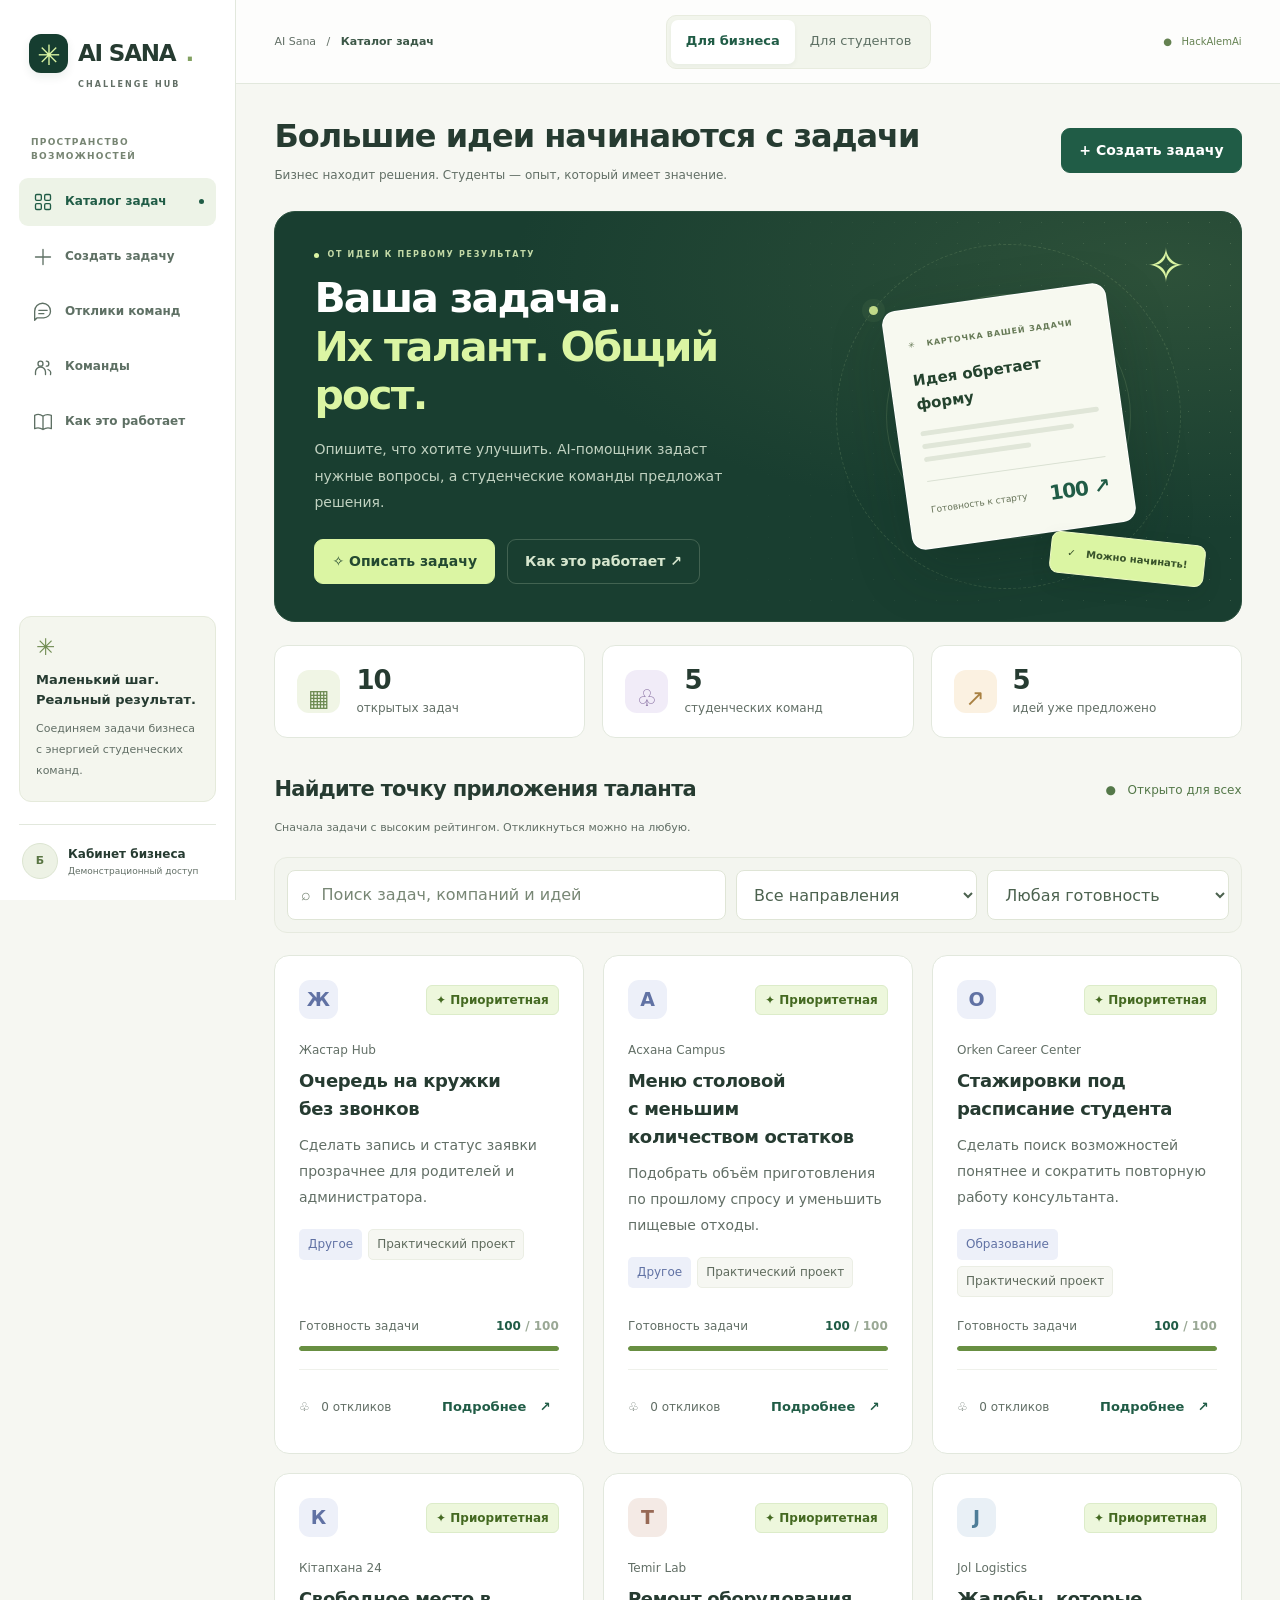
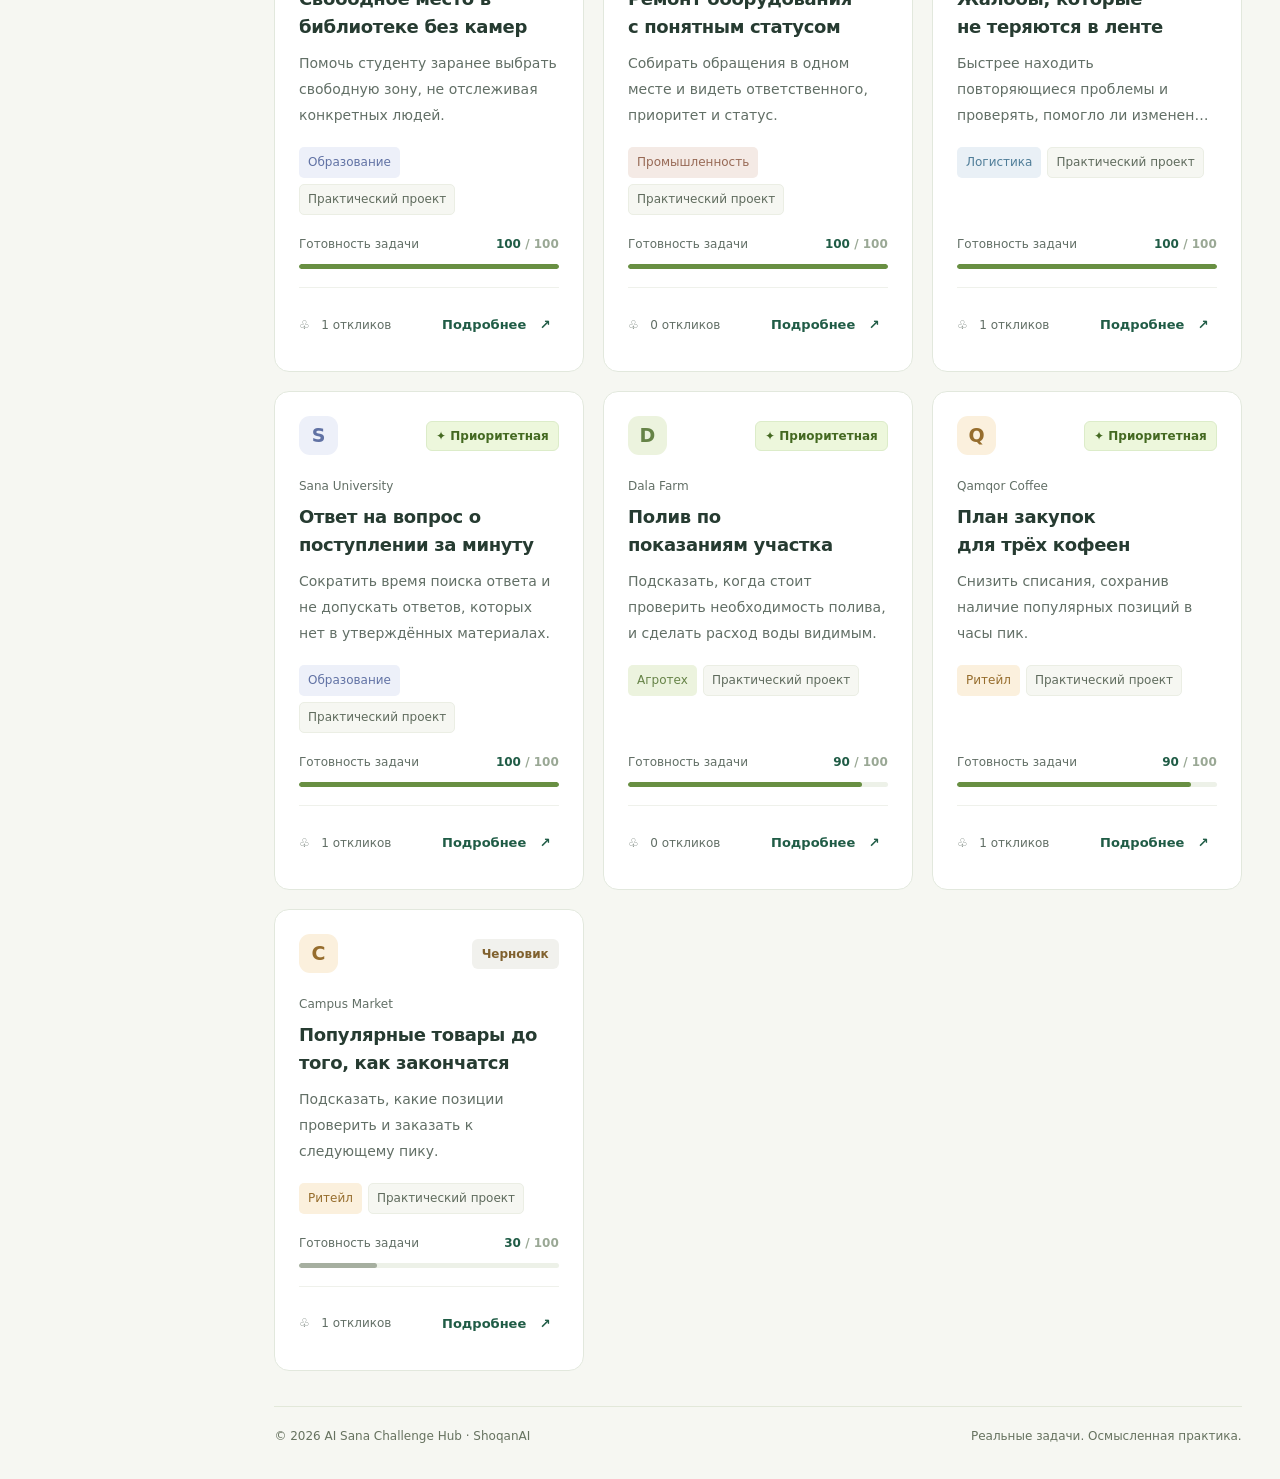
==== commit 67e10178: "Update AI Sana theme" ====
--- a/index.html
+++ b/index.html
@@ -3,10 +3,12 @@
 <head>
   <meta charset="utf-8">
   <meta name="viewport" content="width=device-width, initial-scale=1, viewport-fit=cover">
-  <meta name="theme-color" content="#176b52">
+  <meta name="theme-color" content="#163d30">
   <meta name="description" content="AI Sana Challenge Hub — реальные задачи бизнеса и студенческие команды. От идеи до первого результата.">
   <title>AI Sana — Challenge Hub</title>
+  <link rel="icon" type="image/svg+xml" href="favicon.svg">
   <link rel="stylesheet" href="styles.css">
+  <link rel="stylesheet" href="theme.css">
   <link rel="stylesheet" href="responsive.css">
   <script src="domain.js" defer></script>
   <script src="data.js" defer></script>
--- a/styles.css
+++ b/styles.css
@@ -802,3 +802,37 @@
 .full {
   grid-column:1/-1
 }
+
+/* Subtle motion keeps the catalog lively without making reading harder. */
+@keyframes content-arrive {
+  from { opacity:0; transform:translateY(9px); }
+  to { opacity:1; transform:translateY(0); }
+}
+@keyframes card-arrive {
+  from { opacity:0; transform:translateY(12px) scale(.99); }
+  to { opacity:1; transform:translateY(0) scale(1); }
+}
+@keyframes orbit-drift {
+  from { transform:rotate(0deg); }
+  to { transform:rotate(360deg); }
+}
+@keyframes gentle-float {
+  0%,100% { transform:translateY(0); }
+  50% { transform:translateY(-7px); }
+}
+.content { animation:content-arrive .42s ease both; }
+.task-card { animation:card-arrive .48s cubic-bezier(.2,.7,.25,1) both; }
+.task-card:nth-child(3n + 2) { animation-delay:55ms; }
+.task-card:nth-child(3n) { animation-delay:100ms; }
+.task-card:hover { transform:translateY(-5px); box-shadow:0 15px 34px #203f3014; }
+.bar i { transition:width .75s cubic-bezier(.2,.7,.25,1); }
+.orbit { animation:orbit-drift 38s linear infinite; }
+.orbit.two { animation-direction:reverse; animation-duration:52s; }
+.spark,.float-tag { animation:gentle-float 3.8s ease-in-out infinite; }
+.float-tag { animation-delay:-1.4s; }
+.btn,.text-btn,.nav button,.role-switch button { transition:transform .18s ease,background-color .18s ease,box-shadow .18s ease; }
+.btn:active,.text-btn:active { transform:scale(.97); }
+@media (prefers-reduced-motion:reduce) {
+  .content,.task-card,.orbit,.spark,.float-tag { animation:none !important; }
+  .btn,.text-btn,.nav button,.role-switch button,.task-card,.bar i { transition:none !important; }
+}
--- a/theme.css
+++ b/theme.css
@@ -0,0 +1,284 @@
+/* AI Sana theme: business clarity, student energy, visible progress.
+   Loaded after styles.css; existing layouts and interactions remain intact. */
+:root {
+  color-scheme: light;
+  --green: #205c46;
+  --dark: #163d30;
+  --muted: #67776d;
+  --line: #e2e8dd;
+  --bg: #f6f7f2;
+  --lime: #dbf5a3;
+  --soft-green: #edf3e7;
+}
+html { scroll-behavior: smooth; scroll-padding-top: 28px; }
+body { color: #263b31; line-height: 1.6; }
+::selection { background: var(--lime); color: var(--dark); }
+h1, h2, h3 { text-wrap: balance; }
+a { text-underline-offset: 4px; }
+:focus-visible { outline: 3px solid #658e49; outline-offset: 4px; }
+button:disabled { cursor: not-allowed; }
+.small { line-height: 1.75; }
+.skip-link { position: fixed; top: 12px; left: 16px; padding: 12px 20px; z-index: 100; background: var(--dark); color: white; border-radius: 8px; transform: translateY(-160%); }
+.skip-link:focus { transform: translateY(0); }
+
+/* Navigation */
+.layout { grid-template-columns: 232px minmax(0, 1fr); }
+.layout > main { min-width: 0; }
+.sidebar { height: 100vh; height: 100dvh; overflow-y: auto; padding: 34px 19px 20px; }
+.logo { font-size: 23px; letter-spacing: -1.2px; white-space: nowrap; }
+.logo-mark { width: 39px; height: 39px; background: var(--dark); font-size: 28px; font-weight: 500; box-shadow: 0 4px 10px #143c3015; }
+.logo-sub { margin: 6px 0 43px 59px; font-size: 8px; font-weight: 700; letter-spacing: 2.1px; }
+.nav-label { margin: 0 12px 14px; color: #778573; font-size: 9px; font-weight: 700; letter-spacing: 1.25px; }
+.nav { gap: 7px; }
+.nav button { min-height: 47px; padding: 12px; gap: 11px; color: #68776b; font-size: 12px; transition: background .16s, color .16s; }
+.nav button:hover { background: #f5f7f1; color: var(--dark); }
+.nav button.active { background: var(--soft-green); font-weight: 800; }
+.nav button.active::after { content: ''; margin-left: auto; height: 5px; width: 5px; border-radius: 50%; background: var(--green); }
+.nav-icon { flex: 0 0 23px; display: grid; place-items: center; }
+.nav-icon svg { height: 20px; width: 20px; fill: none; stroke: currentColor; stroke-width: 1.6; stroke-linecap: round; stroke-linejoin: round; }
+.side-bottom { padding-top: 30px; }
+.side-note { margin: 0 0 22px; padding: 19px 16px; background: #f4f6ee; border-color: #e5eadb; }
+.side-note::before { content: '✳'; display: block; font-size: 23px; color: #728d55; margin-bottom: 11px; line-height: 1; }
+.side-note strong { font-size: 13px; line-height: 1.6; }
+.side-note p { color: var(--muted); font-size: 11px; line-height: 1.9; }
+.profile { padding: 17px 3px 0; }
+.profile .small { font-size: 9px; }
+.avatar { flex-shrink: 0; border: 1px solid #dce5d1; background: #edf2e5; color: #597543; font-size: 11px; }
+.topbar { height: auto; min-height: 80px; padding: 14px 38px; gap: 16px; background: #ffffffc9; }
+.breadcrumb { font-size: 11px; }
+.breadcrumb span { color: #3c5747; font-weight: 600; }
+.topbar > .small { font-size: 10px; color: #648151; }
+.role-switch { background: #f2f5ec; border-color: #e8ecdf; border-radius: 10px; }
+.role-switch button { min-height: 33px; padding: 6px 15px; color: #62745d; font-size: 11px; border-radius: 7px; }
+.role-switch button.active { background: white; color: var(--green); font-weight: 800; box-shadow: 0 2px 5px #1a36270c; }
+.content { max-width: 1440px; padding: 32px 38px 24px; }
+.eyebrow { color: #577b49; font-size: 9px; }
+.heading-row { gap: 25px; margin-bottom: 26px; }
+.heading-row > div { min-width: 0; }
+.heading-row h1 { font-size: clamp(25px, 2.05vw, 32px); letter-spacing: -1px; margin-bottom: 9px; }
+.heading-row p { font-size: 12px; }
+.heading-row > .btn { flex-shrink: 0; }
+.btn { min-height: 43px; padding: 11px 17px; border-color: #d8e1d1; border-radius: 9px; color: #3e604a; font-size: 11px; font-weight: 800; line-height: 1.6; transition: background .16s, border-color .16s, transform .16s; }
+.btn:hover { background: #f1f6e9; border-color: #b9cba8; }
+.btn:active { transform: translateY(1px); }
+.btn.primary:hover { background: #164b38; border-color: #164b38; }
+.btn.lime:hover { background: #e5ffb2; border-color: #e5ffb2; }
+.btn.ghost { color: #d6e6ce; border-color: #cedec23a; }
+.btn.ghost:hover { background: #ffffff0d; border-color: #cedec276; }
+.btn.danger { color: #97483d; border-color: #eddfd8; background: #fffaf7; }
+.btn.danger:hover { background: #fbeae4; }
+
+/* Hero: from a raw idea to a shared result */
+.hero { isolation: isolate; align-items: center; grid-template-columns: minmax(0, 1.5fr) minmax(230px, 1fr); min-height: 305px; padding: 37px 39px; border: 1px solid #294f3d; border-radius: 21px; background: radial-gradient(ellipse at 92% 15%, #45674475, transparent 52%), #193e30; }
+.hero::after { content: ''; position: absolute; z-index: -1; inset: 0; background-image: radial-gradient(#e3f3c82b .7px, transparent .7px); background-size: 21px 21px; mask-image: linear-gradient(to right, transparent 45%, #000); }
+.hero .eyebrow { display: flex; align-items: center; gap: 8px; color: #c4daa7; font-size: 8px; letter-spacing: 1.7px; }
+.hero .eyebrow::before { content: ''; height: 5px; width: 5px; border-radius: 50%; background: var(--lime); }
+.hero h1 { max-width: 590px; margin-bottom: 17px; font-size: clamp(31px, 3vw, 46px); font-weight: 600; line-height: 1.22; letter-spacing: -1.8px; }
+.hero h1 span { color: var(--lime); }
+.hero p { color: #c1d2c1; line-height: 1.9; }
+.hero-art { align-self: stretch; min-height: 235px; }
+.orbit { border-color: #d6efab24; }
+.orbit.two { width: 345px; height: 345px; border-style: dashed; }
+.orbit.two::before { content: ''; position: absolute; height: 9px; width: 9px; border-radius: 50%; background: #c5de8c; top: 61px; left: 32px; box-shadow: 0 0 0 7px #d8f09b0d; }
+.mini-card { position: relative; width: 226px; padding: 22px; border: 1px solid #ffffffe0; border-radius: 14px; background: #f7f9f0; color: #24432e; box-shadow: 0 22px 55px #0e271b40; transform: rotate(-8deg); }
+.mini-card .small { font-size: 8px; font-weight: 800; letter-spacing: .9px; color: #657955; }
+.mini-card strong { font-size: 15px; line-height: 1.6; margin: 15px 0; }
+.mini-lines span { margin: 8px 0; background: #e0e6d8; }
+.mini-lines span:nth-child(2) { width: 85%; }
+.mini-lines span:last-child { width: 60%; }
+.mini-score { align-items: center; gap: 9px; margin-top: 19px; font-size: 9px; color: #667358; }
+.mini-score b { font-size: 20px; letter-spacing: -1px; }
+.float-tag { right: -3px; bottom: 4px; padding: 12px 16px; border: 1px solid #effbc6; color: #38522a; font-size: 10px; box-shadow: 0 8px 20px #0a25191a; transform: rotate(6deg); }
+.spark { top: -7px; right: 16px; font-size: 47px; line-height: 1; }
+
+/* Catalogue: topic colours stay consistent after sorting and filtering. */
+.stats { gap: 17px; margin: 23px 0 35px; }
+.stat { padding: 18px 22px; gap: 16px; border-radius: 13px; }
+.stat-icon { display: grid; place-items: center; width: 43px; height: 43px; flex-shrink: 0; border-radius: 12px; background: #f0f5e5; color: #6b8950; font-size: 23px; }
+.stat:nth-child(2) .stat-icon { background: #f1ecf8; color: #8a72a4; }
+.stat:nth-child(3) .stat-icon { background: #fbf1e1; color: #a98143; }
+.stat strong { font-size: 26px; font-weight: 800; line-height: 1.25; letter-spacing: -.9px; font-variant-numeric: tabular-nums; }
+.stat .small { font-size: 10px; }
+.section-head { gap: 16px; margin-bottom: 11px; }
+.live-dot { color: #547849; font-size: 10px; white-space: nowrap; }
+#catalog-section > .small { font-size: 11px; margin-bottom: 20px; }
+.filters { padding: 12px; border: 1px solid #e6eadf; border-radius: 13px; background: #eef2e85c; margin-bottom: 22px; }
+.filters input, .filters select { min-height: 43px; border-color: #dfe5d6; color: #4c624f; font-size: 11px; }
+.filters input::placeholder { color: #788775; }
+.filters select { cursor: pointer; }
+.cards { gap: 19px; }
+.task-card { --topic-bg: #edf0f9; --topic-ink: #6172a4; min-width: 0; padding: 24px; border-radius: 15px; transition: transform .18s, box-shadow .18s, border-color .18s; }
+.task-card:hover { transform: translateY(-4px); border-color: #c7d5bb; box-shadow: 0 8px 30px rgb(28 57 39 / 7%); }
+.task-card[data-topic="Ритейл"] { --topic-bg: #fbf0dd; --topic-ink: #966d2d; }
+.task-card[data-topic="Логистика"] { --topic-bg: #e9f0f6; --topic-ink: #4f7d98; }
+.task-card[data-topic="Агротех"] { --topic-bg: #ecf3de; --topic-ink: #668347; }
+.task-card[data-topic="Промышленность"] { --topic-bg: #f4eae5; --topic-ink: #976955; }
+.card-top { flex-wrap: wrap; gap: 10px; margin-bottom: 22px; }
+.task-card[data-topic] .company-icon { flex-shrink: 0; width: 39px; height: 39px; border-radius: 11px; background: var(--topic-bg); color: var(--topic-ink); font-size: 19px; }
+.badge { display: inline-flex; align-items: center; gap: 4px; padding: 5px 9px; border: 1px solid transparent; border-radius: 6px; color: #627457; font-size: 9px; line-height: 1.65; }
+.badge.priority { background: #edf7dc; color: #52712d; border-color: #dcecc9; }
+.badge.ready, .badge.selected { background: #edf5e9; color: #496b3c; }
+.badge.working, .badge.pending { background: #faf2df; color: #896624; }
+.badge.draft, .badge.rejected { background: #f1f1ed; color: #6f7367; }
+.task-card h3 { line-height: 1.55; letter-spacing: -.35px; overflow-wrap: anywhere; }
+.task-card > p { font-size: 12px; line-height: 1.85; overflow-wrap: anywhere; }
+.tag { border: 1px solid #ebeee4; background: #f6f7f2; color: #65735c; border-radius: 5px; }
+.task-card .tag:first-child { background: var(--topic-bg); color: var(--topic-ink); border-color: transparent; }
+.score-line { align-items: baseline; gap: 8px; }
+.score-line strong { font-variant-numeric: tabular-nums; }
+.bar { height: 5px; margin: 10px 0 18px; }
+.task-card[data-readiness="priority"] .bar i { background: #688f42; }
+.task-card[data-readiness="working"] .bar i { background: #c5ad6c; }
+.task-card[data-readiness="draft"] .bar i { background: #a6afa0; }
+.text-btn { min-height: 32px; padding: 5px 0; text-align: left; }
+.text-btn:hover { color: #47712d; text-decoration: underline; text-underline-offset: 4px; }
+
+/* Forms, task readiness and team proposals */
+.panel { min-width: 0; padding: 28px; border-radius: 18px; }
+.two-col { grid-template-columns: minmax(0, 1fr) 302px; gap: 25px; }
+.two-col > * { min-width: 0; }
+#rating-panel { position: sticky; top: 24px; }
+#rating-panel .sticky { position: static; }
+.panel.sticky { border-top: 3px solid #adc87e; background: linear-gradient(#fafcf6, white 180px); }
+.field { margin-bottom: 21px; color: #405c46; }
+.field input, .field textarea, .field select { min-height: 45px; margin-top: 9px; padding: 12px 14px; border-color: #dbe4d4; border-radius: 9px; background: #fcfdf9; color: #263b31; font-size: 13px; font-weight: 400; transition: border-color .16s, box-shadow .16s; }
+.field input:focus, .field textarea:focus, .field select:focus { border-color: #769a5a; box-shadow: 0 0 0 3px #a4c37624; background: white; }
+.field textarea { min-height: 106px; line-height: 1.8; }
+.field textarea[name="draft"] { min-height: 175px; padding: 18px; font-size: 14px; }
+.field input::placeholder, .field textarea::placeholder { color: #7b8874; }
+.steps { gap: 12px; margin-bottom: 27px; }
+.step { padding: 12px 15px; border: 1px solid #e2e8d9; border-radius: 9px; background: #f0f3eb; color: #72816a; }
+.step.active { background: #eaf2df; border-color: #cddcbb; color: #496a35; }
+.assistant-note { padding: 18px 20px; border: 1px solid #dfeacd; border-left: 3px solid #a0bf6f; background: #f2f7e9; color: #486738; line-height: 1.9; }
+.big-score { margin: 2px 0 9px; color: var(--dark); font-size: 62px; font-weight: 700; letter-spacing: -4px; font-variant-numeric: tabular-nums; }
+.big-score small { color: #75856c; font-size: 16px; font-weight: 500; }
+.rating-row { padding: 13px 0; border-color: #e9eddf; color: #566c4b; }
+.rating-row.missing, .rating-row.missing b { color: #7c8876; }
+.check { padding: 15px 17px; margin: 24px 0; border: 1px solid #dfe9d1; border-radius: 10px; background: #f5f8ee; color: #536848; line-height: 1.85; }
+.check input { width: 17px; height: 17px; flex-shrink: 0; }
+.detail-title { max-width: 790px; line-height: 1.35; }
+.detail-item { padding-bottom: 20px; margin-bottom: 21px; border-bottom: 1px solid #edf0e6; }
+.detail-item:last-child { margin-bottom: 0; padding-bottom: 0; border-bottom: 0; }
+.detail-item h3 { color: #59714c; font-size: 11px; font-weight: 800; }
+.detail-item p { margin-bottom: 0; line-height: 1.9; }
+.proposal { padding: 24px; border-radius: 13px; background: #fdfefa; }
+.proposal h3 { font-size: 17px; }
+.proposal p { color: #53674f; line-height: 1.9; overflow-wrap: anywhere; }
+.proposal > .text-btn { margin-bottom: 13px; }
+.proposal .actions { margin-top: 19px; }
+.notice { padding: 14px 18px; border: 1px solid #eddfbf; border-radius: 10px; background: #fcf6e8; color: #80632d; font-size: 11px; line-height: 1.85; }
+.empty { padding: 55px 25px; border-color: #cbd8bf; border-radius: 15px; background: #fcfdf9; }
+.team-grid { grid-template-columns: repeat(3, minmax(0, 1fr)); }
+.team-card { display: flex; flex-direction: column; padding: 25px; }
+.team-card .avatar { border: 0; border-radius: 14px; background: #eaf2df; color: #5f7e43; font-size: 14px; }
+.team-card:nth-child(3n+2) .avatar { background: #efebf7; color: #82709f; }
+.team-card:nth-child(3n) .avatar { background: #fbefda; color: #a58040; }
+.team-card .score-line { margin-top: auto; padding-top: 17px; border-top: 1px solid var(--line); }
+.mono { border: 1px solid #e3e9d9; background: #f7f9f2; color: #4e6545; line-height: 1.9; }
+.footer { flex-wrap: wrap; gap: 10px; padding-top: 20px; border-top: 1px solid #e2e8d9; color: #6f8065; font-size: 9px; }
+#toast { border: 1px solid #688357; border-radius: 12px; background: #204532; line-height: 1.8; }
+
+/* Responsive layouts */
+@media (min-width: 1600px) {
+  .content { padding-top: 43px; }
+  .hero { min-height: 340px; padding: 43px 48px; }
+  .task-card { padding: 28px; }
+}
+@media (max-width: 1200px) {
+  .layout { grid-template-columns: 207px minmax(0, 1fr); }
+  .sidebar { padding-left: 13px; padding-right: 13px; }
+  .nav-label { font-size: 8px; letter-spacing: .9px; }
+  .content { padding: 28px; }
+  .topbar { padding-left: 28px; padding-right: 28px; }
+  .cards, .team-grid { grid-template-columns: repeat(2, minmax(0, 1fr)); }
+  .hero { padding: 30px; grid-template-columns: minmax(0, 1.3fr) minmax(190px, 1fr); }
+  .hero h1 { font-size: 34px; }
+  .hero-art { transform: scale(.88); }
+  .hero .btn { font-size: 10px; padding: 10px 13px; }
+  .two-col { grid-template-columns: minmax(0, 1fr) 265px; gap: 19px; }
+  .panel { padding: 23px; }
+  .heading-row { gap: 17px; }
+  .heading-row h1 { font-size: 25px; }
+  .stat { padding: 17px; gap: 12px; }
+}
+@media (max-width: 950px) {
+  .hero { grid-template-columns: minmax(0, 1fr) 180px; }
+  .hero-art { transform: scale(.75); }
+  .hero .actions { flex-direction: column; align-items: flex-start; }
+  .topbar > .small { display: none; }
+  .stat { gap: 9px; padding: 15px 12px; }
+  .stat-icon { width: 32px; height: 32px; font-size: 18px; border-radius: 9px; }
+  .stat strong { font-size: 23px; }
+  .stat .small { font-size: 9px; }
+  .two-col { display: grid; grid-template-columns: minmax(0, 1fr); }
+  .sticky, #rating-panel { position: static; }
+  .form-grid { grid-template-columns: minmax(0, 1fr); gap: 0; }
+  .heading-row { align-items: flex-start; }
+  .heading-row > .btn { padding: 10px 12px; font-size: 10px; }
+}
+@media (max-width: 800px) {
+  .layout { display: block; }
+  .sidebar { position: static; height: auto; overflow: visible; padding: 18px 17px 12px; border-right: 0; border-bottom: 1px solid var(--line); }
+  .logo { font-size: 21px; padding: 0 2px; }
+  .logo-mark { height: 33px; width: 33px; border-radius: 10px; font-size: 25px; }
+  .nav { gap: 5px; margin-top: 17px; padding-bottom: 3px; }
+  .nav button { min-height: 40px; padding: 8px 10px; gap: 6px; font-size: 10px; }
+  .nav button.active::after { display: none; }
+  .nav-icon { flex-basis: 18px; }
+  .nav-icon svg { height: 16px; width: 16px; }
+  .topbar { min-height: 65px; padding: 10px 19px; }
+  .topbar > .small { display: block; font-size: 9px; }
+  .role-switch button { font-size: 10px; padding: 6px 13px; }
+  .content { padding: 25px 19px; }
+  .heading-row h1 { font-size: 25px; }
+  .heading-row p { font-size: 11px; }
+  .hero { padding: 29px; min-height: 290px; border-radius: 17px; grid-template-columns: minmax(0, 1fr) 180px; }
+  .hero h1 { font-size: 33px; }
+  .hero-art { display: flex; transform: scale(.8); }
+  .hero p { font-size: 11px; }
+  .hero .eyebrow { font-size: 7px; letter-spacing: 1.3px; }
+  .hero .actions { flex-direction: row; }
+  .stats { gap: 10px; margin-bottom: 28px; }
+  .stat { padding: 15px; }
+  .stat .small { font-size: 10px; }
+  .section-head h2 { font-size: 19px; }
+  .live-dot { font-size: 9px; }
+  .filters { padding: 10px; gap: 8px; }
+  .search { flex-basis: 100%; }
+  .filters select { max-width: none; flex: 1; min-width: 0; }
+  .cards, .team-grid { gap: 14px; }
+  .task-card { padding: 20px; }
+  .steps { gap: 8px; }
+  .step { padding: 10px; font-size: 10px; }
+}
+@media (max-width: 540px) {
+  .heading-row { flex-wrap: wrap; gap: 16px; }
+  .hero { display: block; padding: 27px 23px; }
+  .hero > div:first-child { position: relative; z-index: 2; }
+  .hero-art { position: absolute; width: 250px; height: 250px; right: -135px; top: 8px; opacity: .12; pointer-events: none; }
+  .hero h1 { font-size: 32px; letter-spacing: -1.2px; }
+  .hero p { max-width: 330px; }
+  .hero .btn { font-size: 9px; min-height: 41px; padding: 9px 12px; }
+  .stats { gap: 7px; }
+  .stat { padding: 13px 10px; }
+  .stat strong { font-size: 25px; }
+  .stat .small { display: block; font-size: 9px; line-height: 1.65; }
+  .section-head { align-items: flex-start; flex-wrap: wrap; gap: 7px; }
+  .section-head h2 { max-width: 280px; }
+  .cards, .team-grid { grid-template-columns: minmax(0, 1fr); }
+  .task-card { padding: 24px; }
+  .task-card h3 { font-size: 17px; }
+  .card-top { flex-wrap: nowrap; }
+  .panel { padding: 21px; }
+  .panel h2 { font-size: 21px; }
+  .steps { gap: 6px; }
+  .step { padding: 9px 8px; font-size: 9px; }
+  .proposal { padding: 19px; }
+  .detail-title { font-size: 25px !important; }
+  .check { padding: 14px; font-size: 11px; }
+}
+@media (prefers-reduced-motion: reduce) {
+  html { scroll-behavior: auto; }
+  *, *::before, *::after { animation: none !important; transition: none !important; }
+  .task-card:hover, .btn:active { transform: none; }
+}
--- a/responsive.css
+++ b/responsive.css
@@ -12,7 +12,7 @@
 main:focus { outline: none; }
 .skip-link {
   position: fixed; left: 16px; top: 12px; z-index: 100;
-  padding: 14px 20px; background: white; border: 2px solid var(--green);
+  padding: 14px 20px; background: white; color: var(--green); border: 2px solid var(--green);
   border-radius: 8px; transform: translateY(-180%);
 }
 .skip-link:focus { transform: translateY(0); }
@@ -28,7 +28,7 @@
 .topbar { min-height: 84px; height: auto; padding: 14px var(--page-gutter); gap: 16px; flex-wrap: wrap; }
 .role-switch { flex-shrink: 0; }
 .role-switch button { min-height: 44px; color: #5e7064; font-size: 13px; }
-.role-switch button.active { color: white; }
+.role-switch button.active { color: var(--green); background: white; }
 .content { width: 100%; padding: 32px var(--page-gutter); }
 .heading-row { flex-wrap: wrap; }
 .heading-row > div { flex: 1 1 300px; }
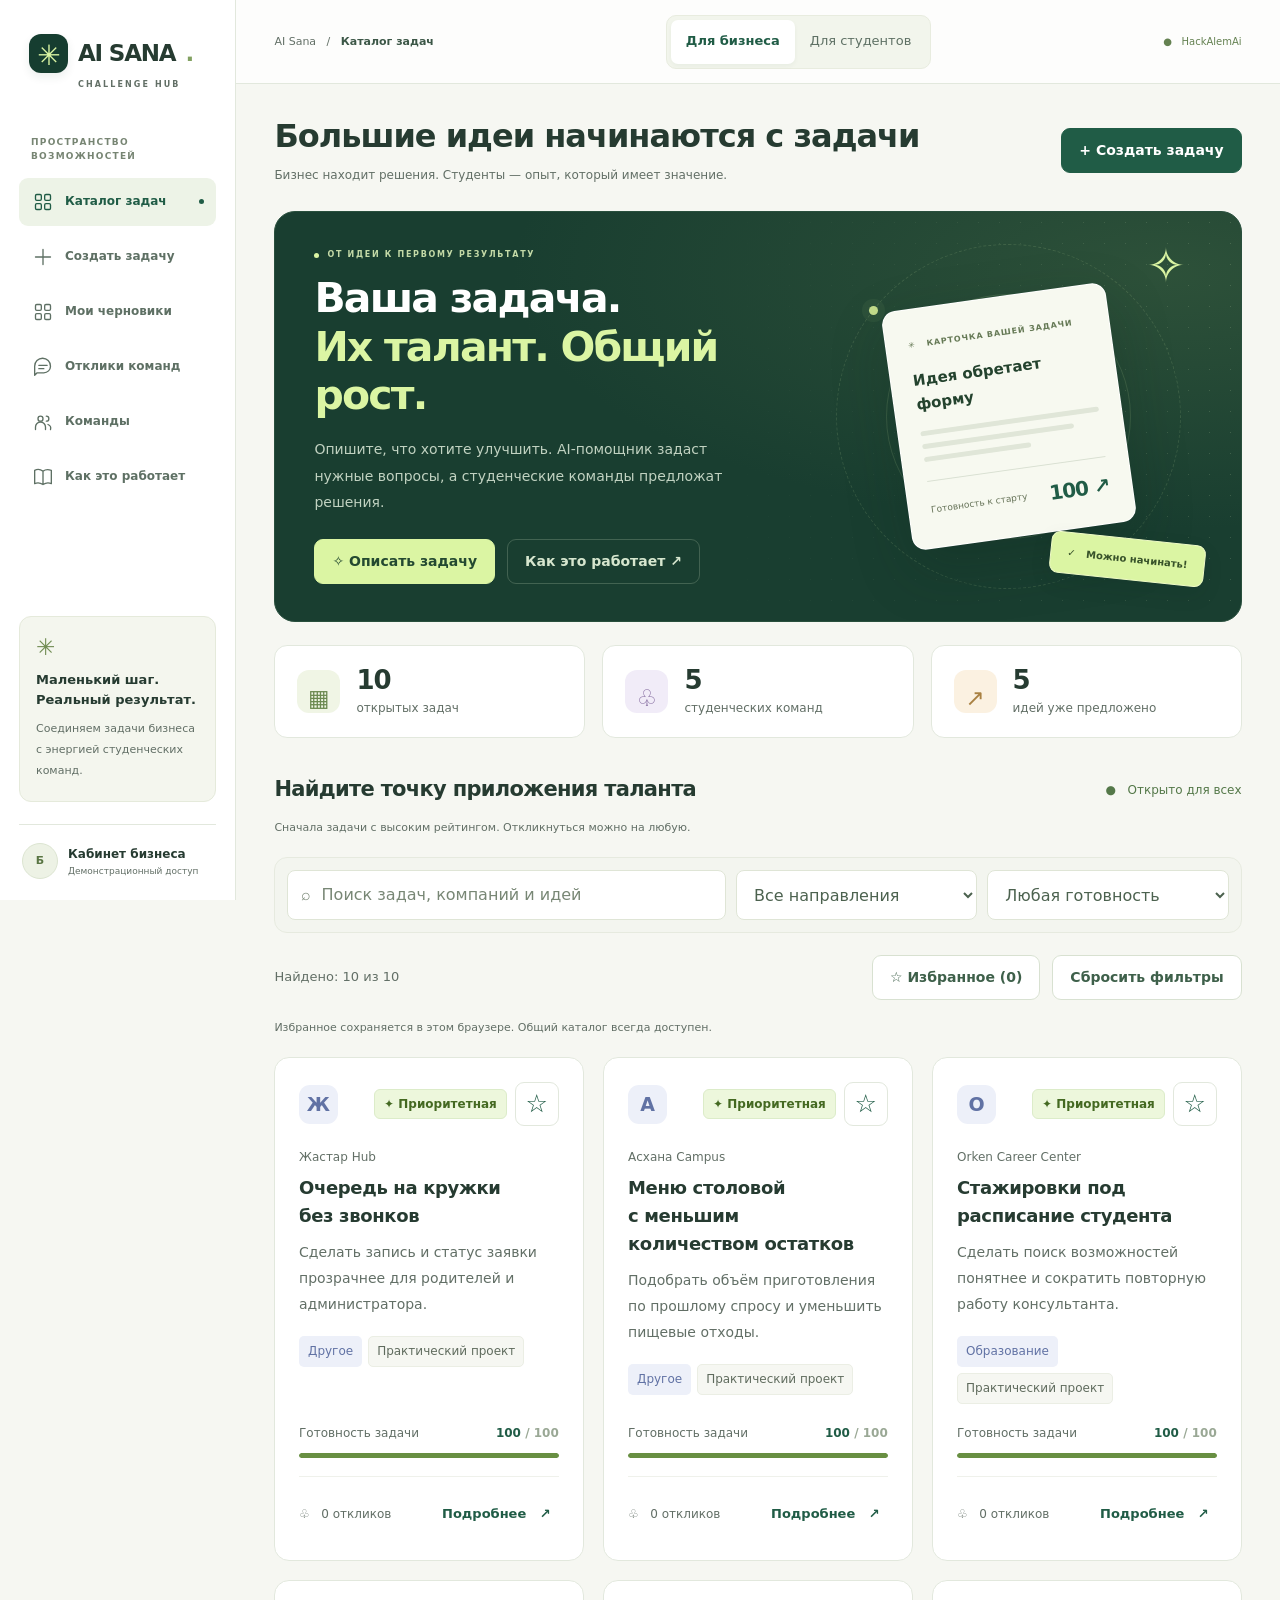
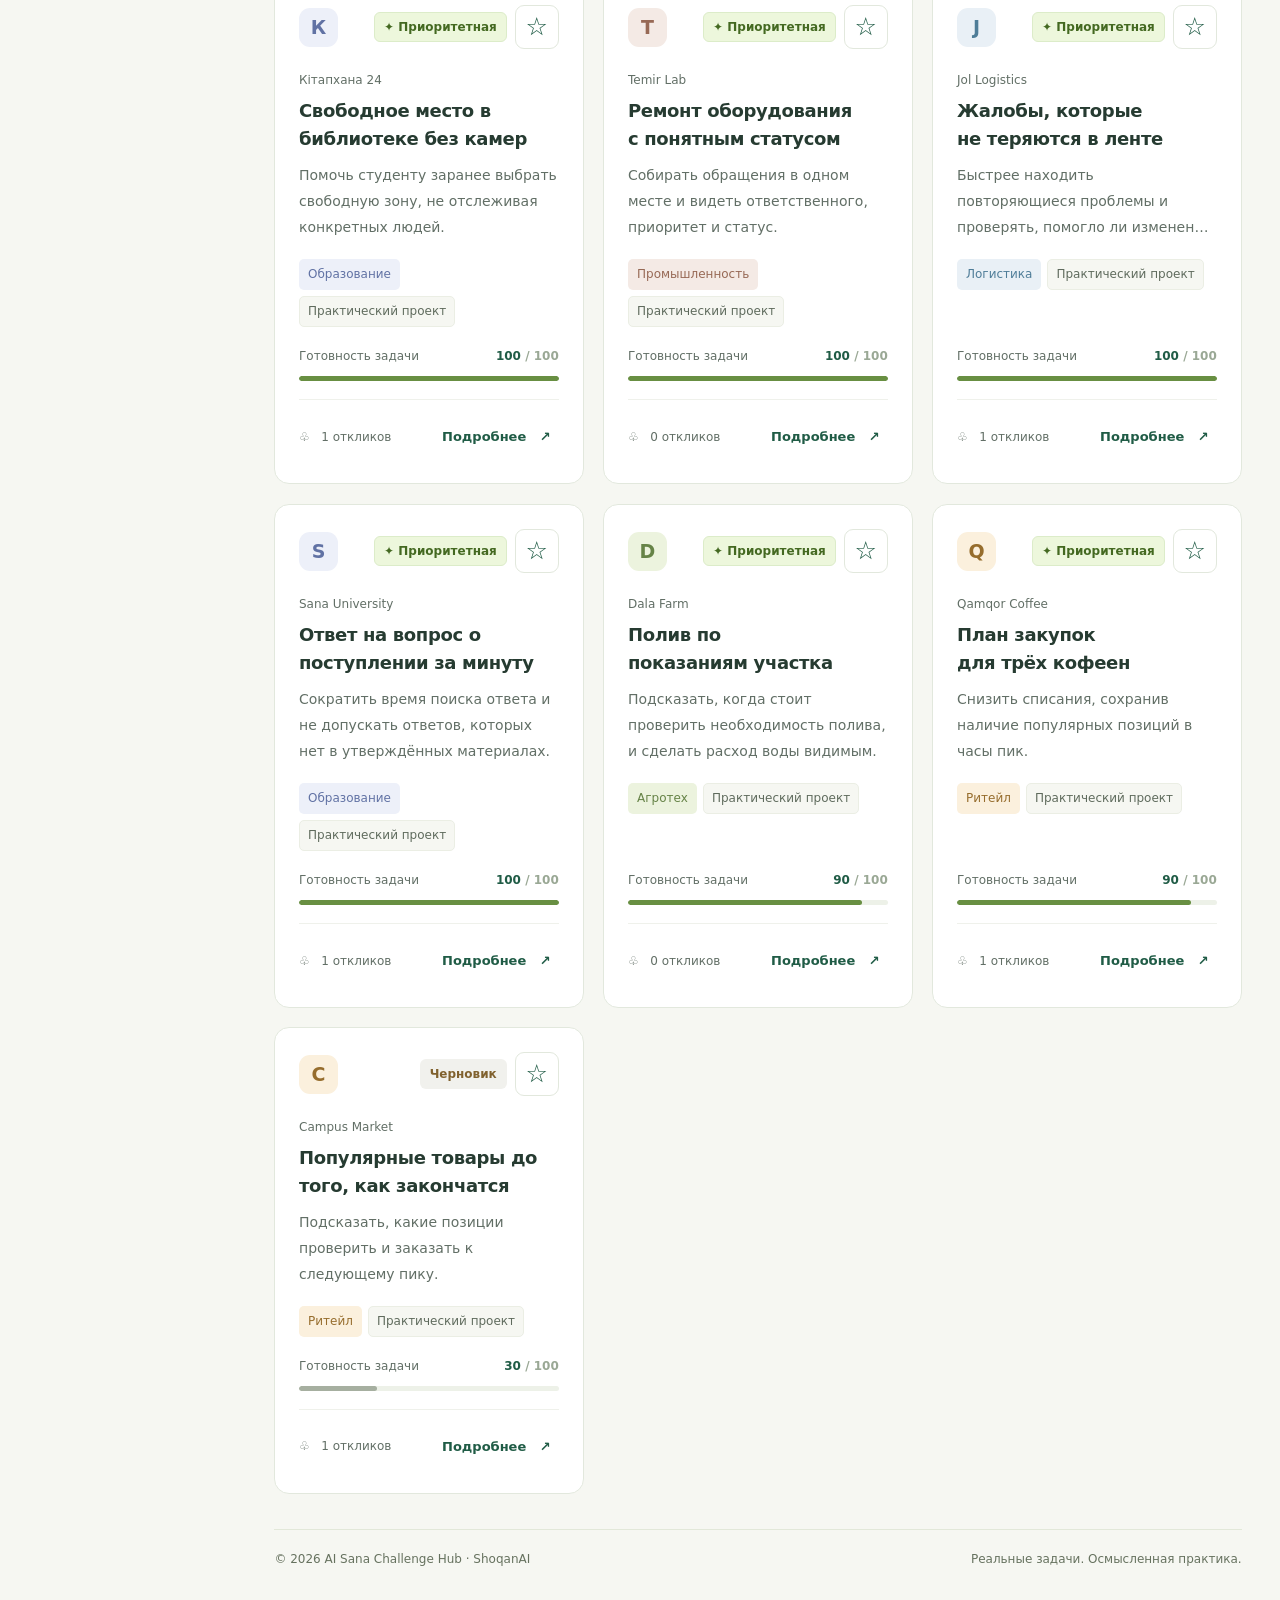
==== commit fd706d70: "Improve proposal comparison and catalog usability" ====
--- a/index.html
+++ b/index.html
@@ -10,6 +10,7 @@
   <link rel="stylesheet" href="styles.css">
   <link rel="stylesheet" href="theme.css">
   <link rel="stylesheet" href="responsive.css">
+  <link rel="stylesheet" href="experience.css">
   <script src="domain.js" defer></script>
   <script src="data.js" defer></script>
   <script src="app.js" defer></script>
--- a/responsive.css
+++ b/responsive.css
@@ -1,4 +1,16 @@
 /* Layout enhancements. Keep controls usable at 320px and at browser zoom. */
+.card-tools { display: flex; align-items: center; gap: 8px; flex-wrap: wrap; }
+.favorite-btn { border: 1px solid var(--line); border-radius: 9px; min-width: 44px; min-height: 44px; background: white; color: var(--green); font-size: 25px; }
+.favorite-btn[aria-pressed="true"] { background: #edf5df; border-color: #94b669; }
+.catalog-toolbar, .resume-banner { display: flex; justify-content: space-between; align-items: center; gap: 16px; flex-wrap: wrap; margin-bottom: 18px; }
+.catalog-toolbar > span { color: var(--muted); font-size: 13px; }
+.catalog-toolbar .btn[aria-pressed="true"] { background: #eaf3df; border-color: #94b669; }
+.resume-banner { padding: 20px; background: #edf4e5; border: 1px solid #dce8ce; border-radius: 12px; }
+.resume-banner p { margin: 6px 0 0; color: var(--muted); font-size: 13px; }
+.save-status { color: var(--green); font-size: 13px; margin-bottom: 20px; }
+.draft-card { display: flex; flex-direction: column; margin: 0; }
+.draft-card h3 { display: -webkit-box; -webkit-line-clamp: 3; -webkit-box-orient: vertical; overflow: hidden; }
+.draft-card > .btn { margin-top: auto; }
 :root {
   --muted: #626f66;
   --page-gutter: clamp(16px, 3vw, 44px);
--- a/experience.css
+++ b/experience.css
@@ -0,0 +1,87 @@
+/* Interaction layer: filters, team context, and an actionable proposals inbox. */
+.sr-only { position: absolute; width: 1px; height: 1px; padding: 0; margin: -1px; overflow: hidden; clip-path: inset(50%); white-space: nowrap; border: 0; }
+.header-team { display: flex; align-items: center; gap: 9px; color: #5c7052; font-size: 11px; font-weight: 600; }
+.header-team select { width: auto; max-width: 190px; min-height: 40px; padding: 8px 30px 8px 12px; border: 1px solid #d7e2cd; border-radius: 8px; background: white; color: var(--green); font: inherit; cursor: pointer; }
+.filter-summary { display: flex; flex-wrap: wrap; gap: 8px; margin: 0 0 18px; }
+.filter-summary:empty { display: none; }
+.filter-chip { display: inline-flex; align-items: center; gap: 11px; max-width: 100%; min-height: 35px; padding: 6px 11px; border: 1px solid #cdddbd; border-radius: 7px; background: #edf4e2; color: #46642f; font-size: 11px; overflow-wrap: anywhere; }
+.filter-chip:hover { background: #e3efcf; border-color: #aabe93; }
+.filter-chip span { font-size: 18px; line-height: 1; }
+.catalog-toolbar { gap: 16px; }
+.favorite-btn { flex-shrink: 0; }
+.inbox-total { flex-shrink: 0; display: flex; align-items: baseline; gap: 9px; padding: 13px 19px; border: 1px solid #e0e8d7; border-radius: 12px; color: var(--green); background: white; font-size: 30px; font-weight: 700; line-height: 1; }
+.inbox-total small { color: #718164; font-size: 11px; font-weight: 500; }
+.response-controls { display: flex; align-items: center; justify-content: space-between; gap: 24px; padding: 20px 23px; border: 1px solid var(--line); border-radius: 14px; background: white; margin-bottom: 22px; }
+.response-controls .field { margin: 0; width: min(100%, 520px); font-size: 11px; flex: 1; }
+.response-controls .field select { background: #f7f9f3; font-size: 12px; }
+.response-help { flex-shrink: 0; margin: 17px 0 0; font-size: 11px; line-height: 1.8; color: #6c7e60; }
+.response-tabs { display: flex; gap: 5px; border-bottom: 1px solid #dce4d3; margin-bottom: 20px; overflow-x: auto; }
+.response-tabs button { display: inline-flex; align-items: center; gap: 9px; position: relative; flex-shrink: 0; min-height: 47px; padding: 10px 14px 16px; border: 0; background: none; color: #718065; font-size: 12px; font-weight: 600; }
+.response-tabs button.active { color: var(--green); font-weight: 800; }
+.response-tabs button.active::after { content: ''; position: absolute; height: 3px; background: var(--green); border-radius: 3px 3px 0 0; bottom: 0; left: 12px; right: 12px; }
+.response-tabs button span { padding: 2px 7px; border-radius: 5px; font-size: 10px; background: #ebefe3; color: #677e53; }
+.response-tabs button.active span { background: #dfeacd; color: #45632f; }
+.compare-toolbar { display: flex; justify-content: space-between; align-items: center; gap: 20px; margin-bottom: 23px; padding: 16px 20px; border: 1px solid #dfE8d4; border-radius: 12px; background: #eef4e6; color: #607650; font-size: 12px; }
+.compare-toolbar > span { display: flex; align-items: center; gap: 8px; flex-wrap: wrap; }
+.compare-icon { color: #749952; font-size: 24px; margin-right: 4px; }
+.compare-toolbar .btn { min-height: 39px; font-size: 11px; padding: 9px 13px; }
+.compare-toolbar .btn:disabled { opacity: 1; background: #dde6d3; color: #647b52; border-color: #d7e1cb; cursor: not-allowed; }
+.response-entry { position: relative; margin-bottom: 18px; border: 1px solid var(--line); border-radius: 15px; background: white; overflow: hidden; }
+.response-entry:has(.compare-check input:checked) { border-color: #8fac71; box-shadow: 0 0 0 2px #bdd79d30; }
+.response-entry > .proposal { margin-top: 0; border: 0; background: transparent; border-radius: 0; padding: 23px 25px; }
+.compare-check { display: flex; align-items: center; justify-content: flex-end; gap: 8px; padding: 11px 22px; border-bottom: 1px solid #edf1e5; background: #f8faf4; color: #697e57; font-size: 11px; cursor: pointer; min-height: 44px; }
+.compare-check input { margin: 0; accent-color: var(--green); height: 16px; width: 16px; }
+.comparison-panel { padding: 25px; border-color: #cdddbb; box-shadow: 0 10px 28px #234b2c07; }
+.comparison-panel .section-head { align-items: center; }
+.comparison-panel h2 { font-size: 22px; }
+.comparison-scroll { overflow-x: auto; overscroll-behavior-inline: contain; margin: 20px 0 0; border: 1px solid #dde6d2; border-radius: 10px; }
+.comparison-table { border-collapse: separate; border-spacing: 0; width: 100%; table-layout: fixed; min-width: 680px; font-size: 12px; line-height: 1.8; }
+.comparison-table caption { text-align: left; background: #f6f9ef; padding: 12px 17px; color: #687c56; font-size: 11px; }
+.comparison-table th, .comparison-table td { vertical-align: top; text-align: left; padding: 17px; border-top: 1px solid #e3eadb; border-right: 1px solid #e3eadb; overflow-wrap: anywhere; white-space: pre-wrap; }
+.comparison-table tr > :last-child { border-right: 0; }
+.comparison-table th:first-child { width: 140px; }
+.comparison-table thead th { background: #edf4e4; font-weight: 800; color: #3c5d2f; font-size: 14px; }
+.comparison-table thead th:first-child { font-size: 11px; font-weight: 600; }
+.comparison-table tbody th { background: #f8faf5; color: #71845f; font-size: 11px; font-weight: 600; }
+.comparison-table .actions { margin-top: 14px; gap: 7px; }
+.comparison-table .btn { font-size: 11px; min-height: 37px; padding: 8px 11px; }
+.comparison-hint { margin: 14px 0 0; }
+.empty-symbol { display: grid; place-items: center; width: 55px; height: 55px; margin: 0 auto 19px; border-radius: 17px; background: #edf3e2; color: #729650; font-size: 32px; }
+.response-results > .small { font-size: 11px; margin: 0 0 14px; }
+.header-team, .filter-chip, .response-controls .field, .response-help,
+.compare-check, .comparison-table caption, .comparison-table tbody th,
+.comparison-hint, .response-results > .small { font-size: 13px; }
+.comparison-table { font-size: 14px; }
+.response-tabs button, .compare-toolbar .btn { font-size: 13px; }
+.response-tabs button:focus-visible, .filter-chip:focus-visible,
+.header-team select:focus-visible, .comparison-scroll:focus-visible {
+ outline: 3px solid #719747; outline-offset: 3px;
+}
+@media(max-width: 1000px) {
+ .header-team { margin-left: auto; }
+ .compare-toolbar { flex-wrap: wrap; }
+ .response-controls { gap: 16px; }
+ .response-help { max-width: 230px; flex-shrink: 1; }
+}
+@media(max-width: 650px) {
+ .header-team { font-size: 12px; gap: 6px; }
+ .header-team select { max-width: 155px; font-size: 12px; }
+ .response-controls { align-items: stretch; flex-direction: column; padding: 18px; gap: 10px; }
+ .response-help { margin: 0; max-width: none; }
+ .response-help br { display: none; }
+ .response-tabs { margin-inline: -3px; }
+ .response-tabs button { font-size: 12px; padding-inline: 10px; }
+ .compare-toolbar { padding: 15px; gap: 13px; font-size: 11px; }
+ .compare-toolbar .actions { width: 100%; flex-wrap: nowrap; }
+ .compare-toolbar .btn { flex: 1; font-size: 12px; }
+ .response-entry > .proposal { padding: 20px; }
+ .comparison-panel { padding: 18px; }
+ .comparison-panel .section-head { align-items: flex-start; }
+ .comparison-panel h2 { font-size: 20px; }
+ .inbox-total { padding: 11px 15px; font-size: 25px; }
+}
+@media(max-width: 400px) {
+ .header-team { margin-left: 0; width: 100%; justify-content: space-between; padding-top: 6px; }
+ .header-team select { flex: 1; max-width: 200px; }
+ .filter-chip { min-height: 40px; font-size: 12px; }
+}
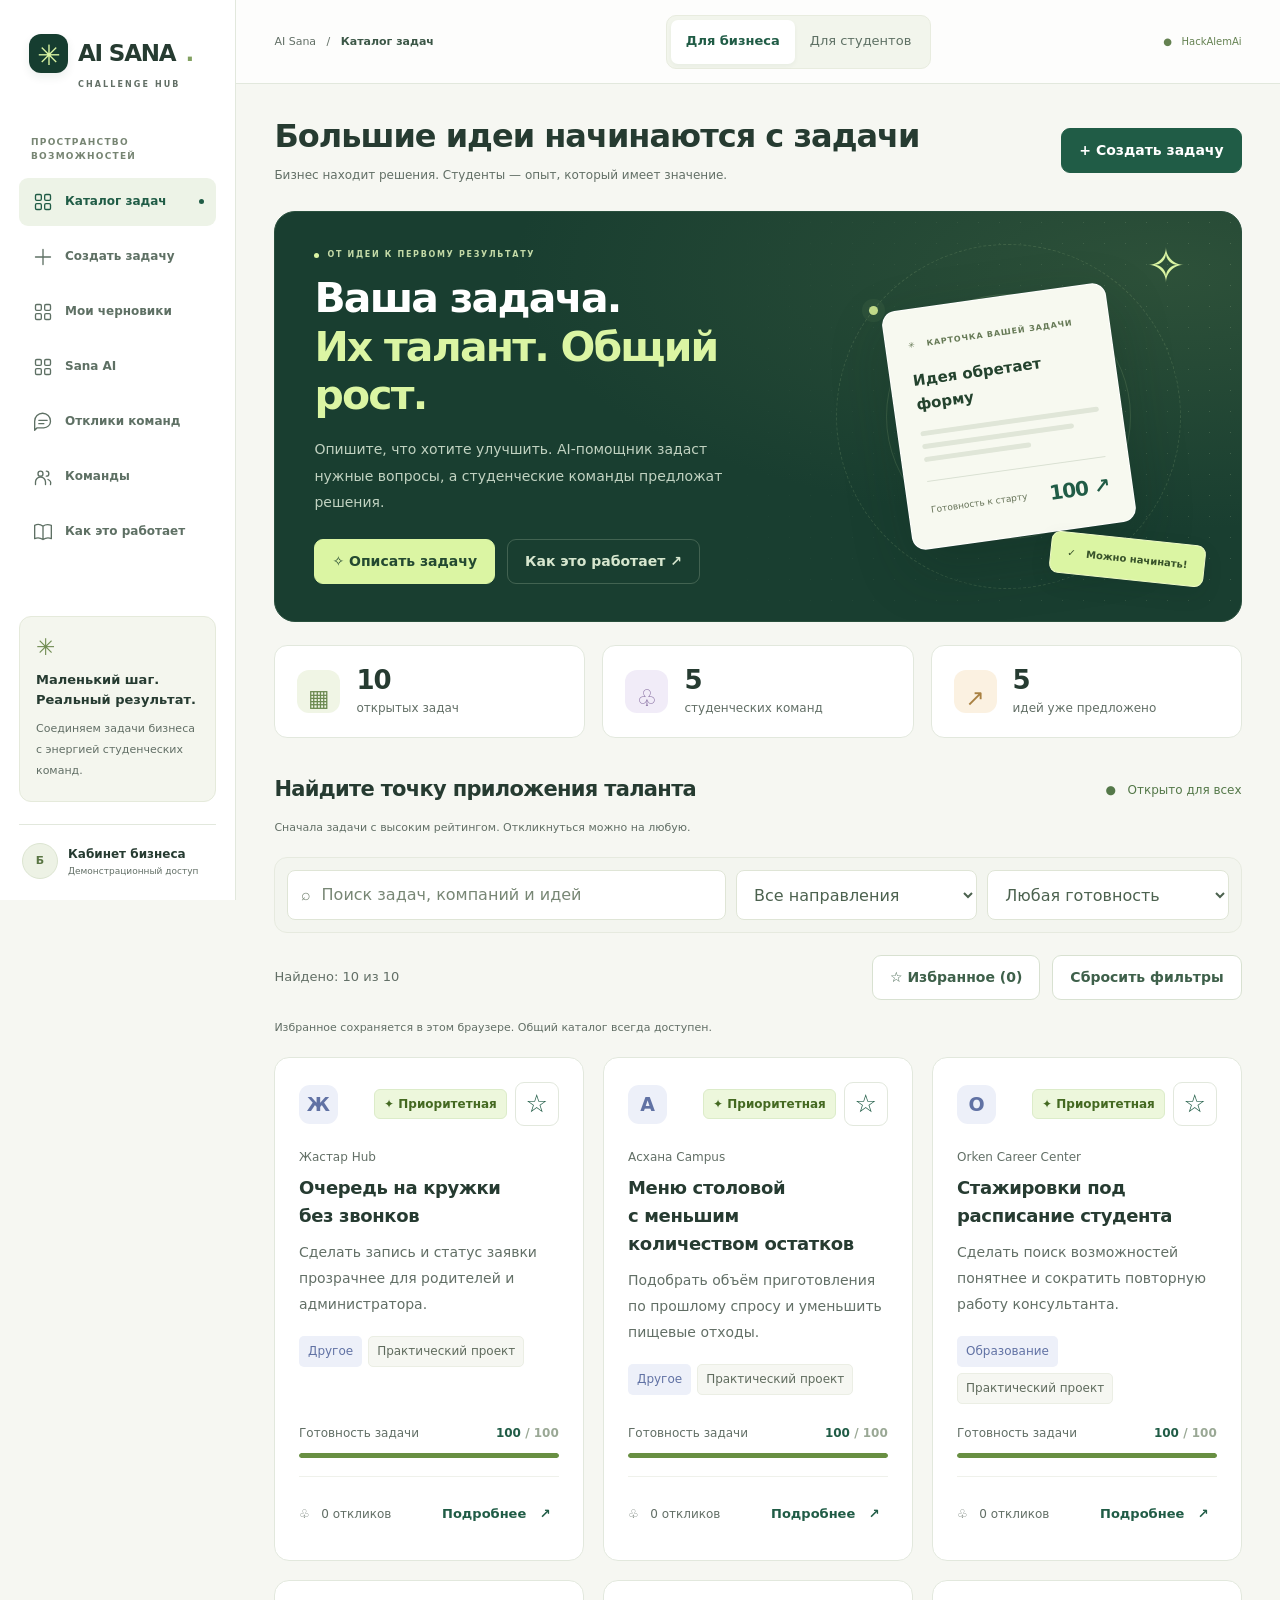
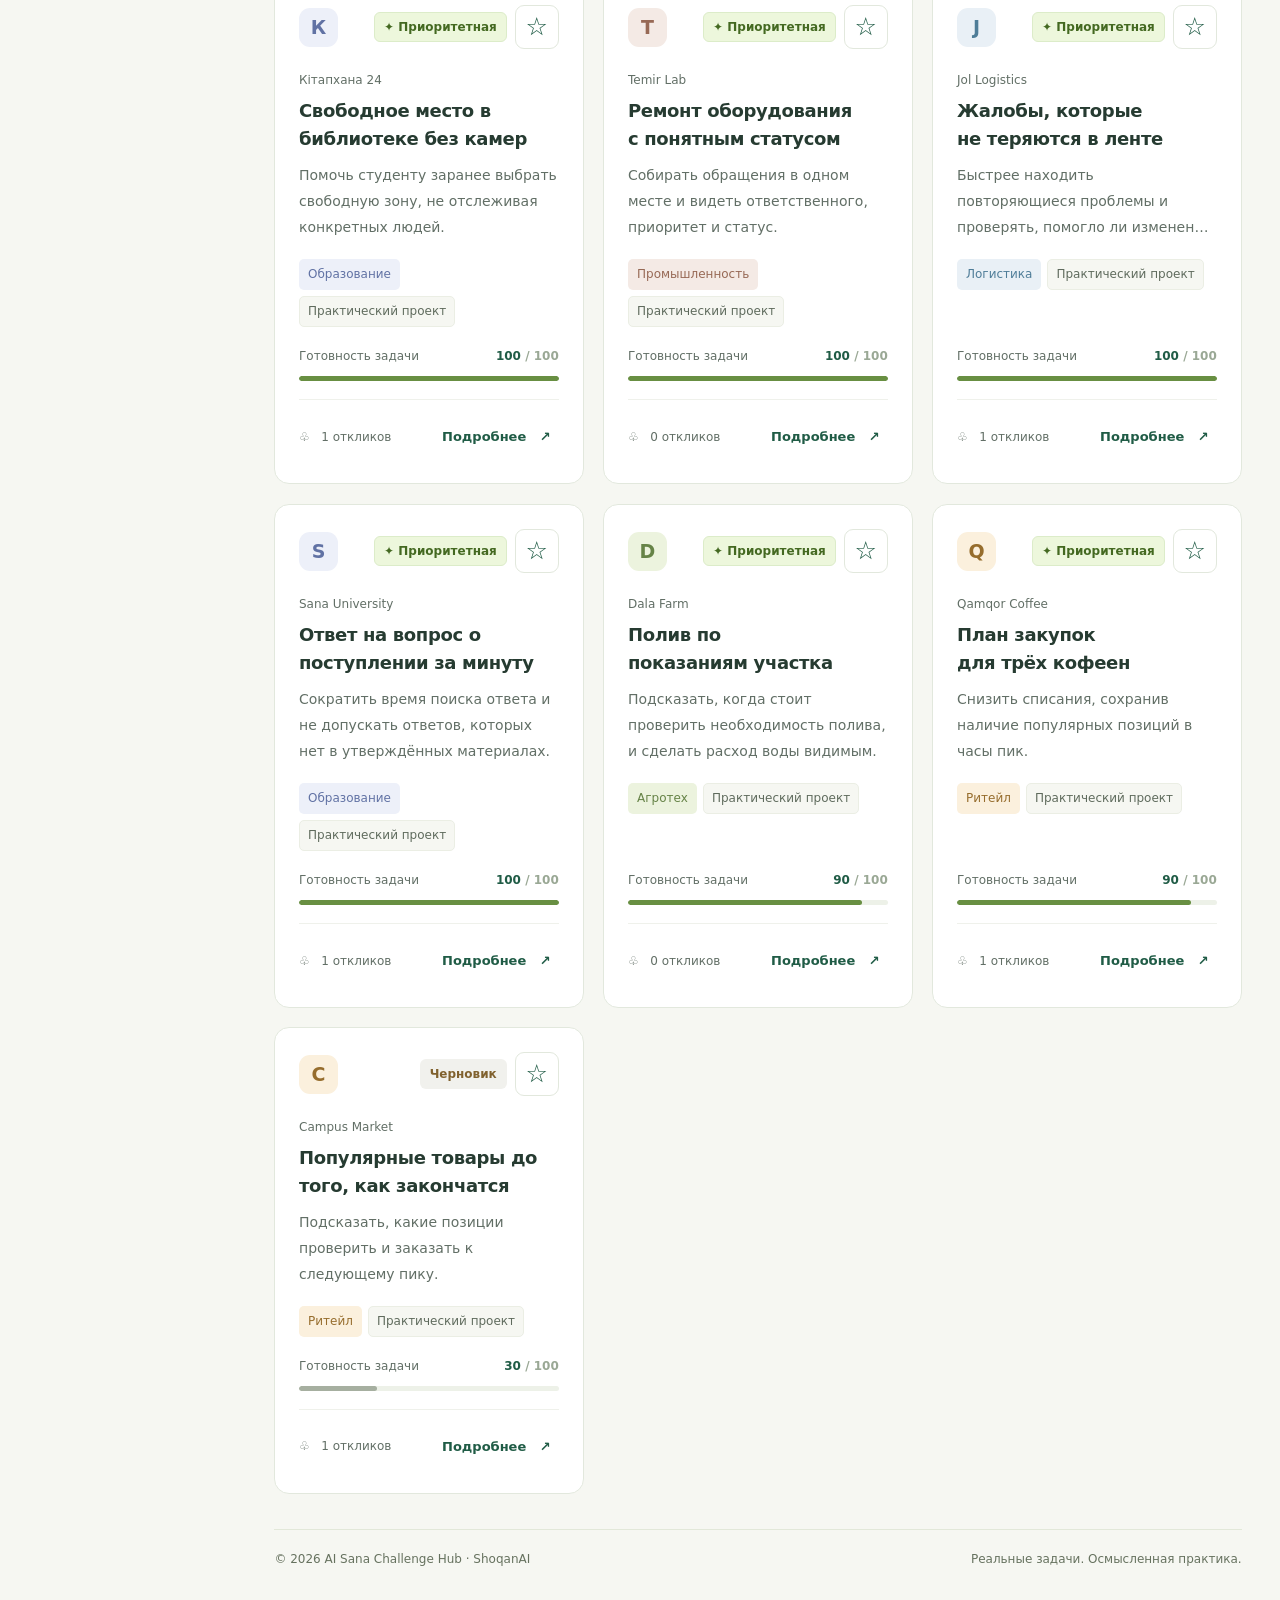
==== commit 6476c0b1: "feat: integrate OpenAI task assistant and Sana chat Add a local Python Responses API proxy, structur" ====
--- a/index.html
+++ b/index.html
@@ -13,6 +13,7 @@
   <link rel="stylesheet" href="experience.css">
   <script src="domain.js" defer></script>
   <script src="data.js" defer></script>
+  <script src="ai-client.js" defer></script>
   <script src="app.js" defer></script>
 </head>
 <body>
--- a/responsive.css
+++ b/responsive.css
@@ -1,4 +1,10 @@
 /* Layout enhancements. Keep controls usable at 320px and at browser zoom. */
+.chat-panel { max-width: 900px; margin-inline: auto; }
+.chat-history { display: grid; gap: 16px; margin-bottom: 24px; max-height: 55vh; overflow-y: auto; padding: 4px; }
+.chat-message { padding: 18px; border-radius: 12px; background: #eef5e7; max-width: 92%; border: 1px solid #dce8ce; }
+.chat-message.user { justify-self: end; background: #f5f7f3; border-color: var(--line); }
+.chat-message strong { font-size: 12px; color: var(--green); }
+.chat-message p { margin: 8px 0 0; white-space: pre-wrap; font-size: 14px; }
 .card-tools { display: flex; align-items: center; gap: 8px; flex-wrap: wrap; }
 .favorite-btn { border: 1px solid var(--line); border-radius: 9px; min-width: 44px; min-height: 44px; background: white; color: var(--green); font-size: 25px; }
 .favorite-btn[aria-pressed="true"] { background: #edf5df; border-color: #94b669; }
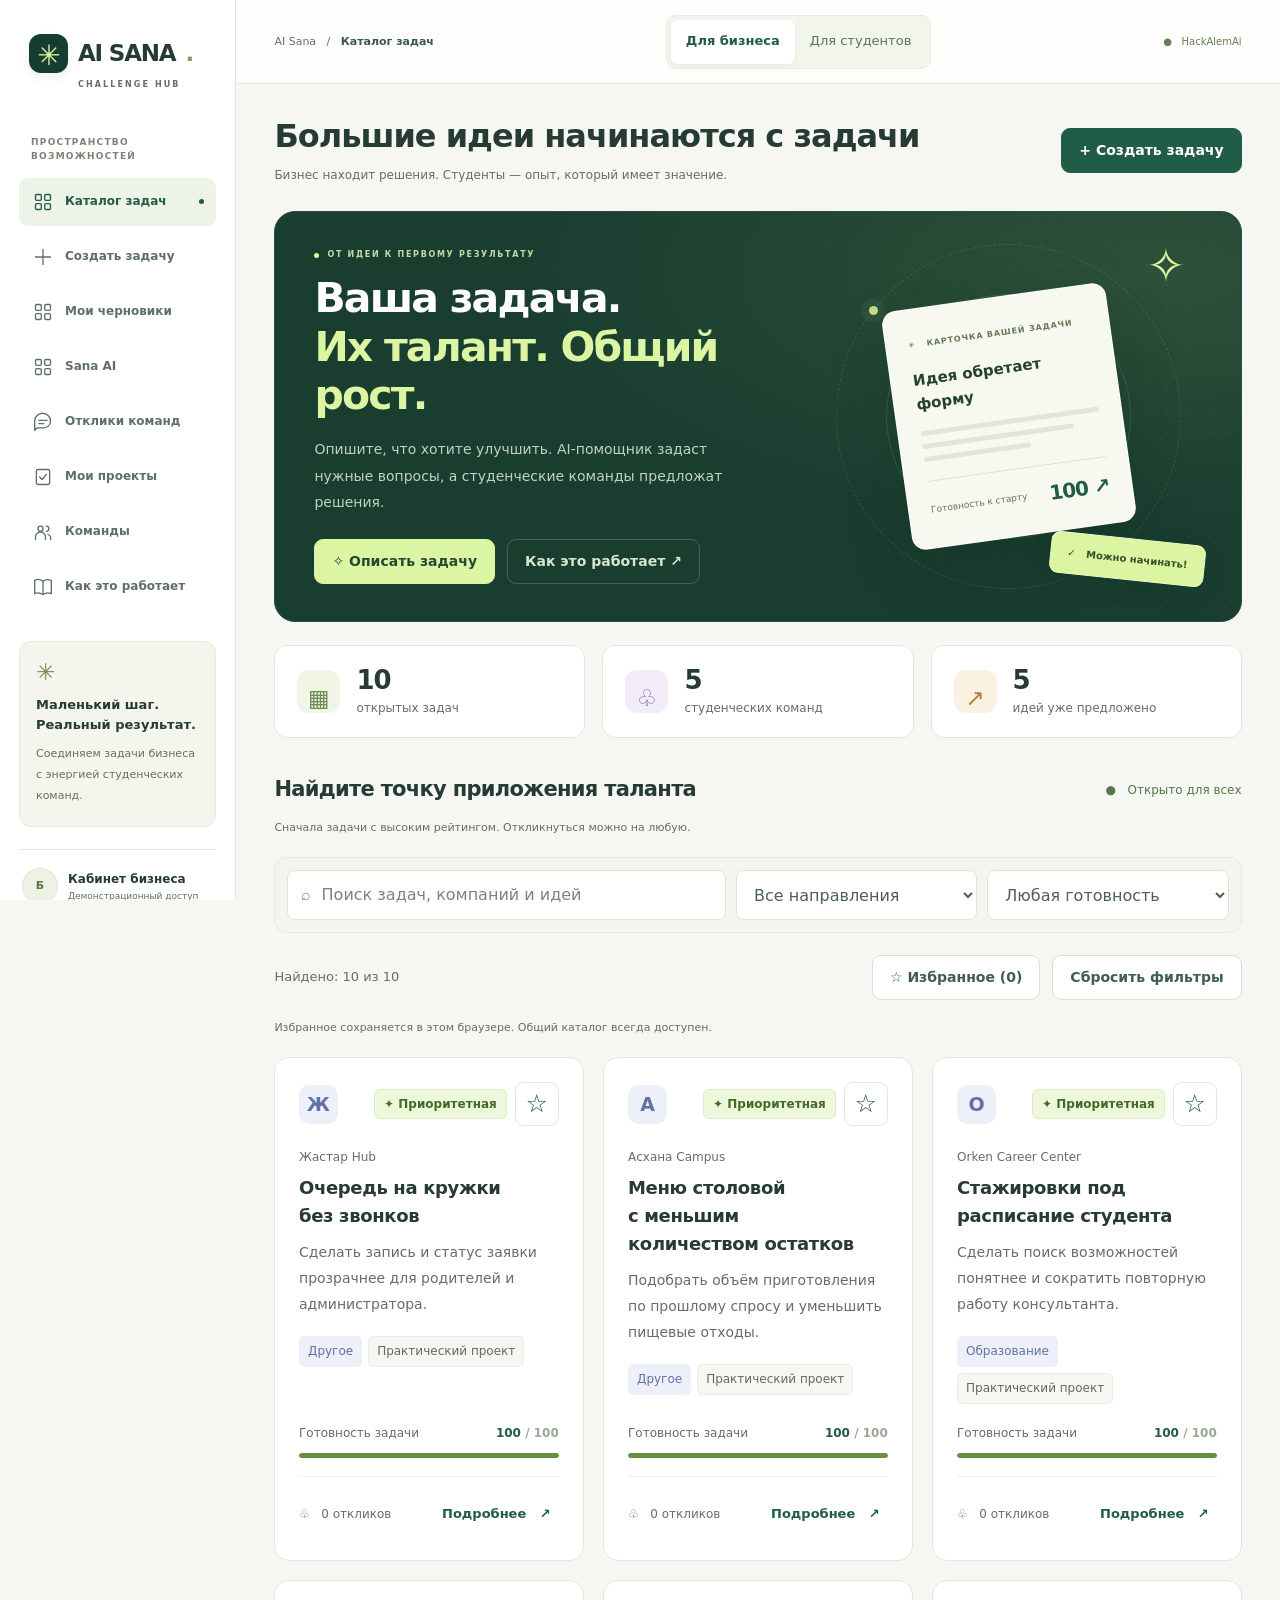
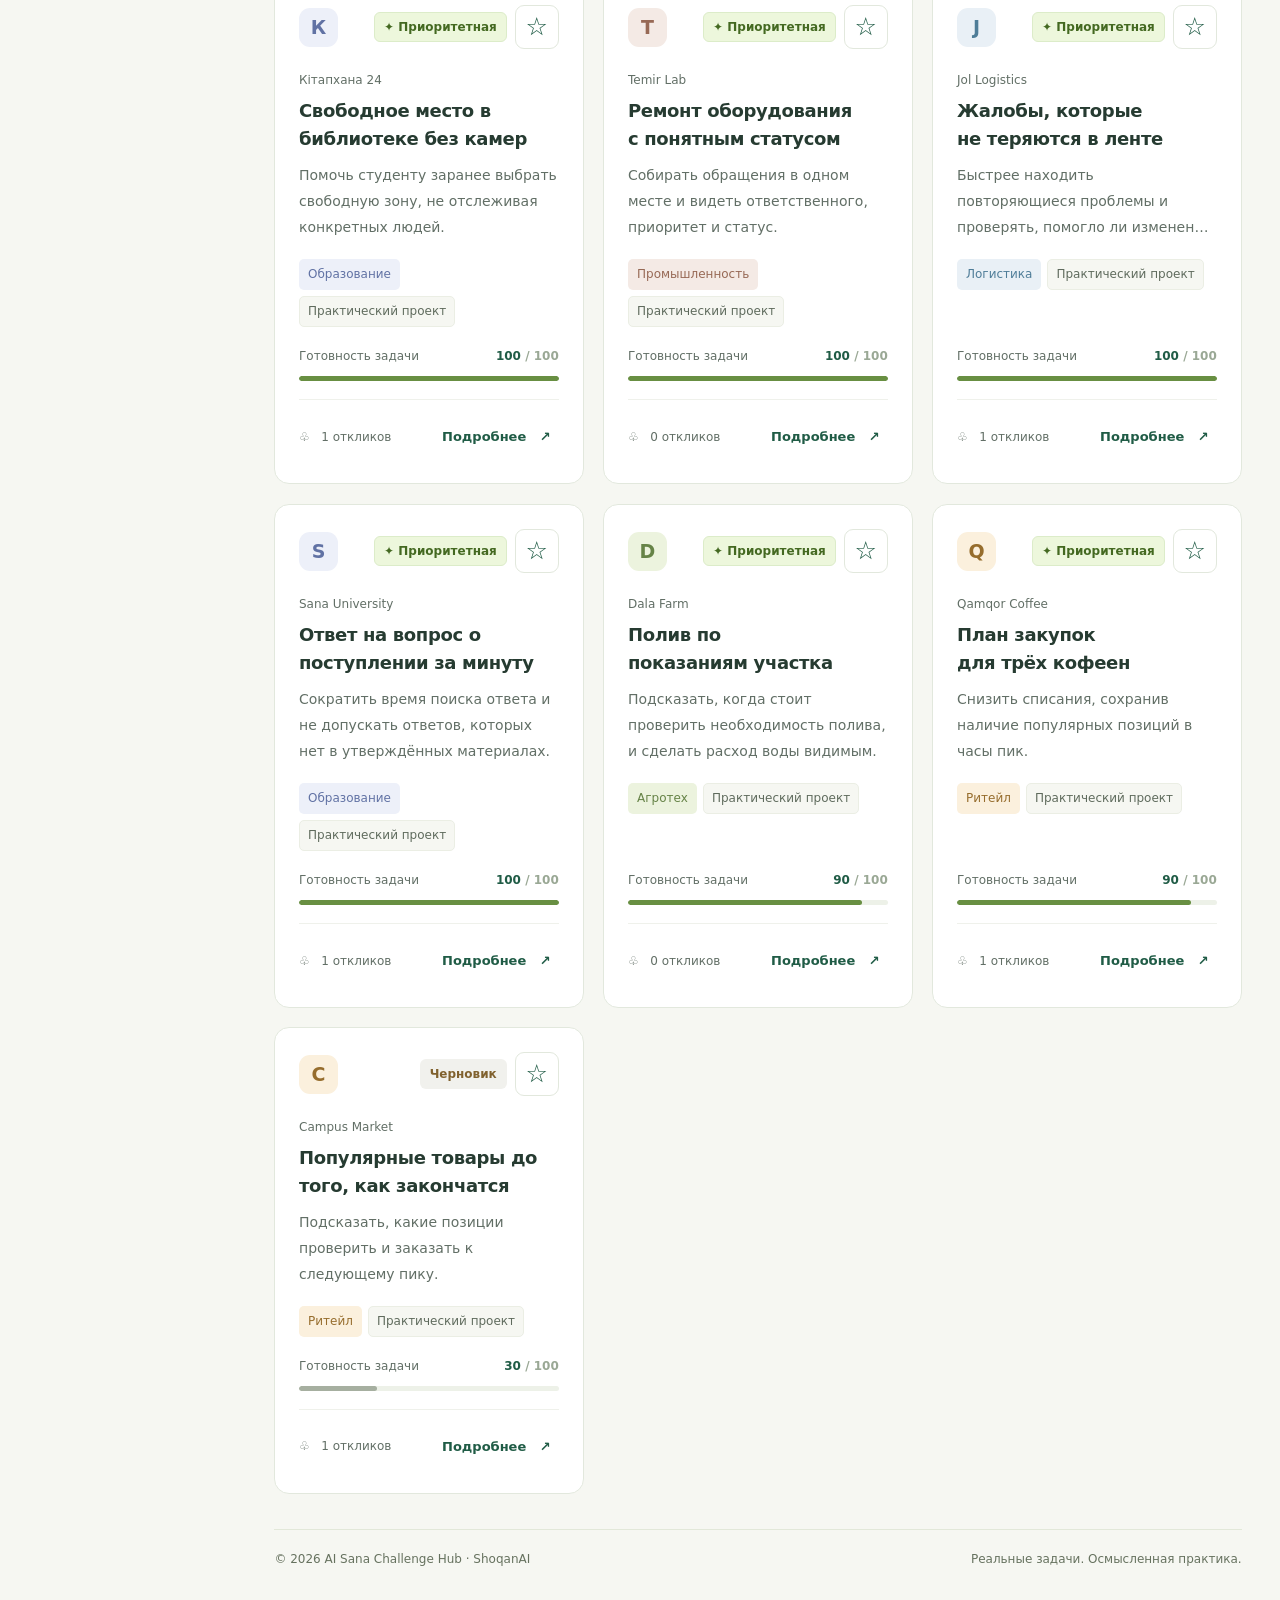
==== commit 75d9f93f: "Add project timelines with staged approval and saved results" ====
--- a/index.html
+++ b/index.html
@@ -11,6 +11,7 @@
   <link rel="stylesheet" href="theme.css">
   <link rel="stylesheet" href="responsive.css">
   <link rel="stylesheet" href="experience.css">
+  <link rel="stylesheet" href="projects.css">
   <script src="domain.js" defer></script>
   <script src="data.js" defer></script>
   <script src="ai-client.js" defer></script>
--- a/projects.css
+++ b/projects.css
@@ -0,0 +1,25 @@
+.project-heading { margin-top: 28px; }
+.project-card { display: flex; flex-direction: column; gap: 12px; margin: 0; }
+.project-card h2 { font-size: 21px; line-height: 1.4; }
+.project-card p { margin: 0; }
+.project-card .btn { margin-top: auto; align-self: flex-start; }
+.project-summary { display: flex; align-items: center; gap: 32px; justify-content: space-between; }
+.project-summary progress { max-width: 280px; }
+.project-timeline { display: grid; gap: 18px; margin-top: 24px; max-width: 920px; }
+.project-stage { margin: 0; }
+.project-stage.current { border: 2px solid #729747; }
+.project-stage h2 { font-size: 21px; display: flex; align-items: center; gap: 12px; }
+.stage-number { display: inline-grid; place-items: center; flex-shrink: 0; width: 36px; height: 36px; border-radius: 50%; color: #275337; background: #edf4e2; font-size: 17px; }
+.stage-result { white-space: pre-wrap; overflow-wrap: anywhere; }
+.project-stage input[type=date] { max-width: 280px; }
+progress { display: block; width: 100%; height: 12px; border: 0; border-radius: 12px; background: #e3e9db; accent-color: #497137; overflow: hidden; }
+progress::-webkit-progress-bar { background: #e3e9db; }
+progress::-webkit-progress-value { background: #497137; border-radius: 12px; }
+progress::-moz-progress-bar { background: #497137; border-radius: 12px; }
+@media(max-width:650px) {
+ .project-summary { align-items: stretch; flex-direction: column; gap: 12px; }
+ .project-summary progress { max-width: none; }
+ .project-stage .section-head { flex-wrap: wrap; gap: 12px; }
+ .project-stage h2 { font-size: 19px; }
+ .project-stage .actions .btn { width: 100%; }
+}
